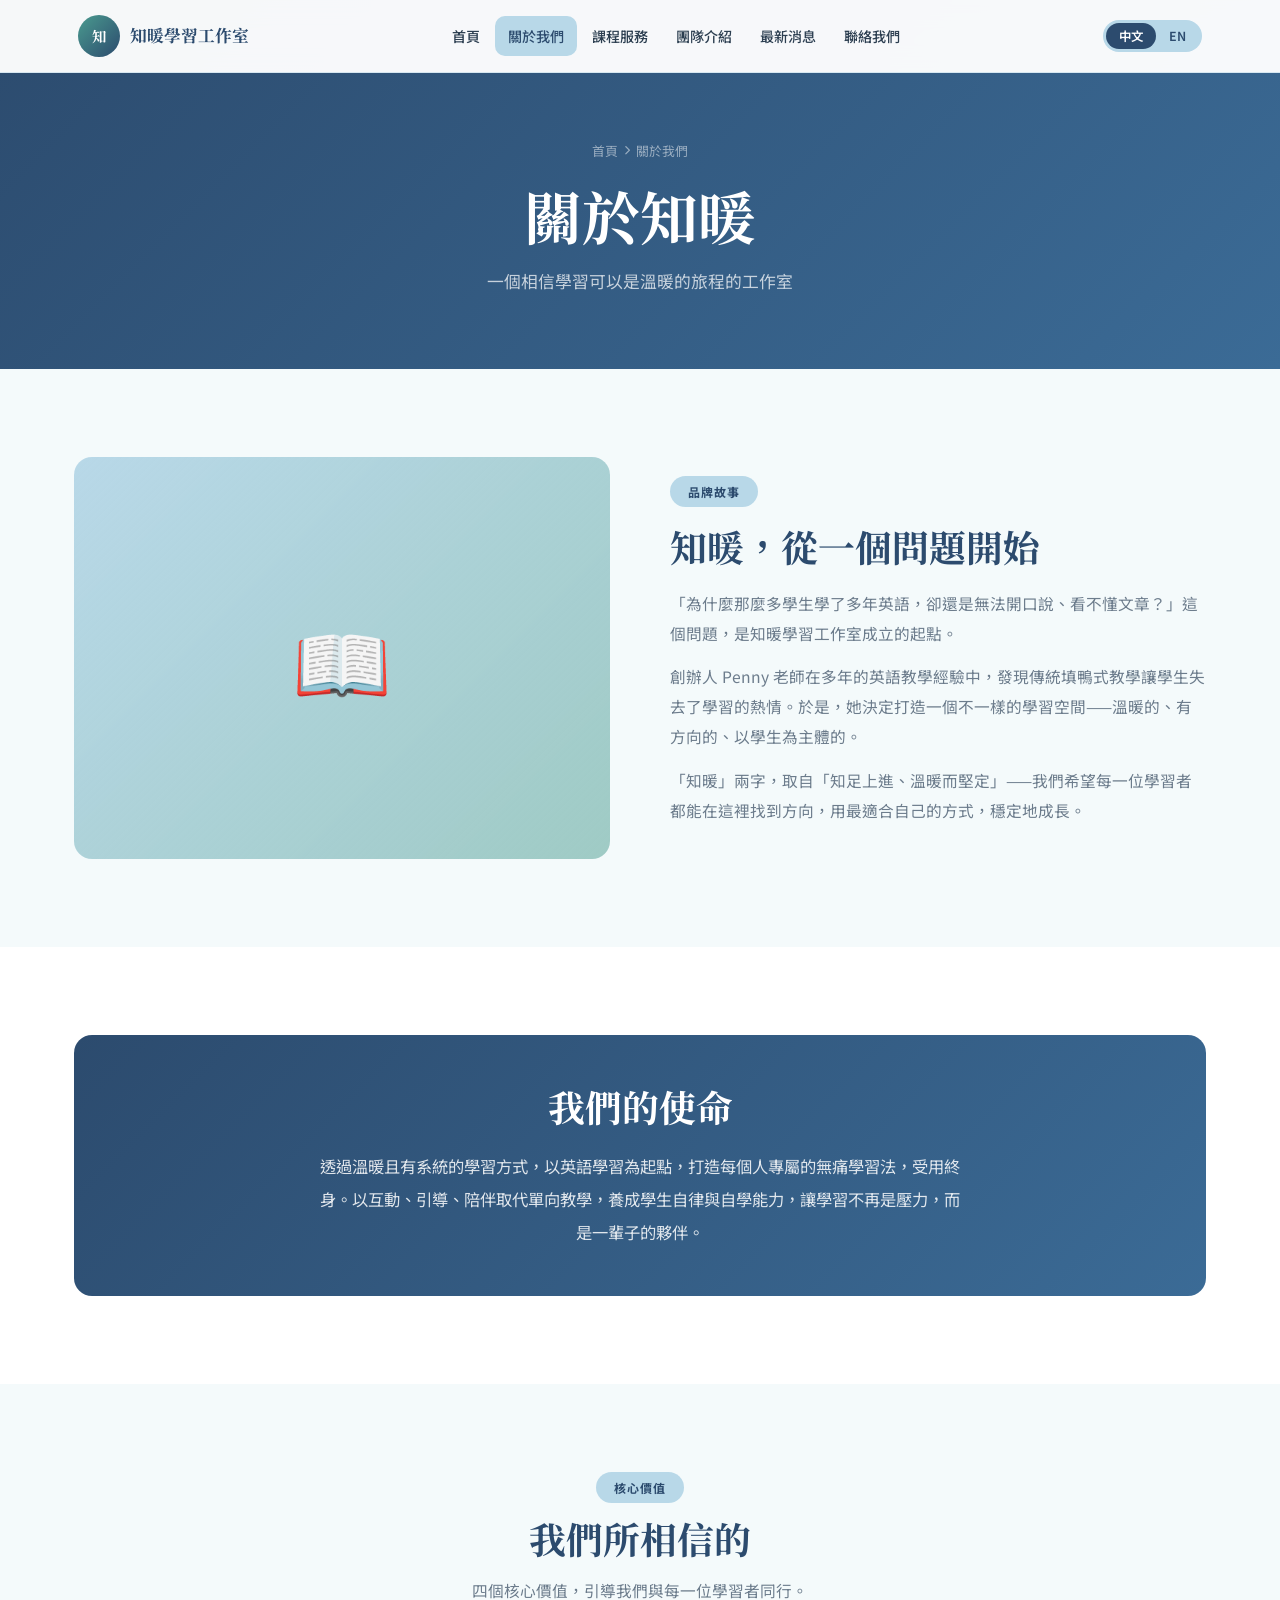
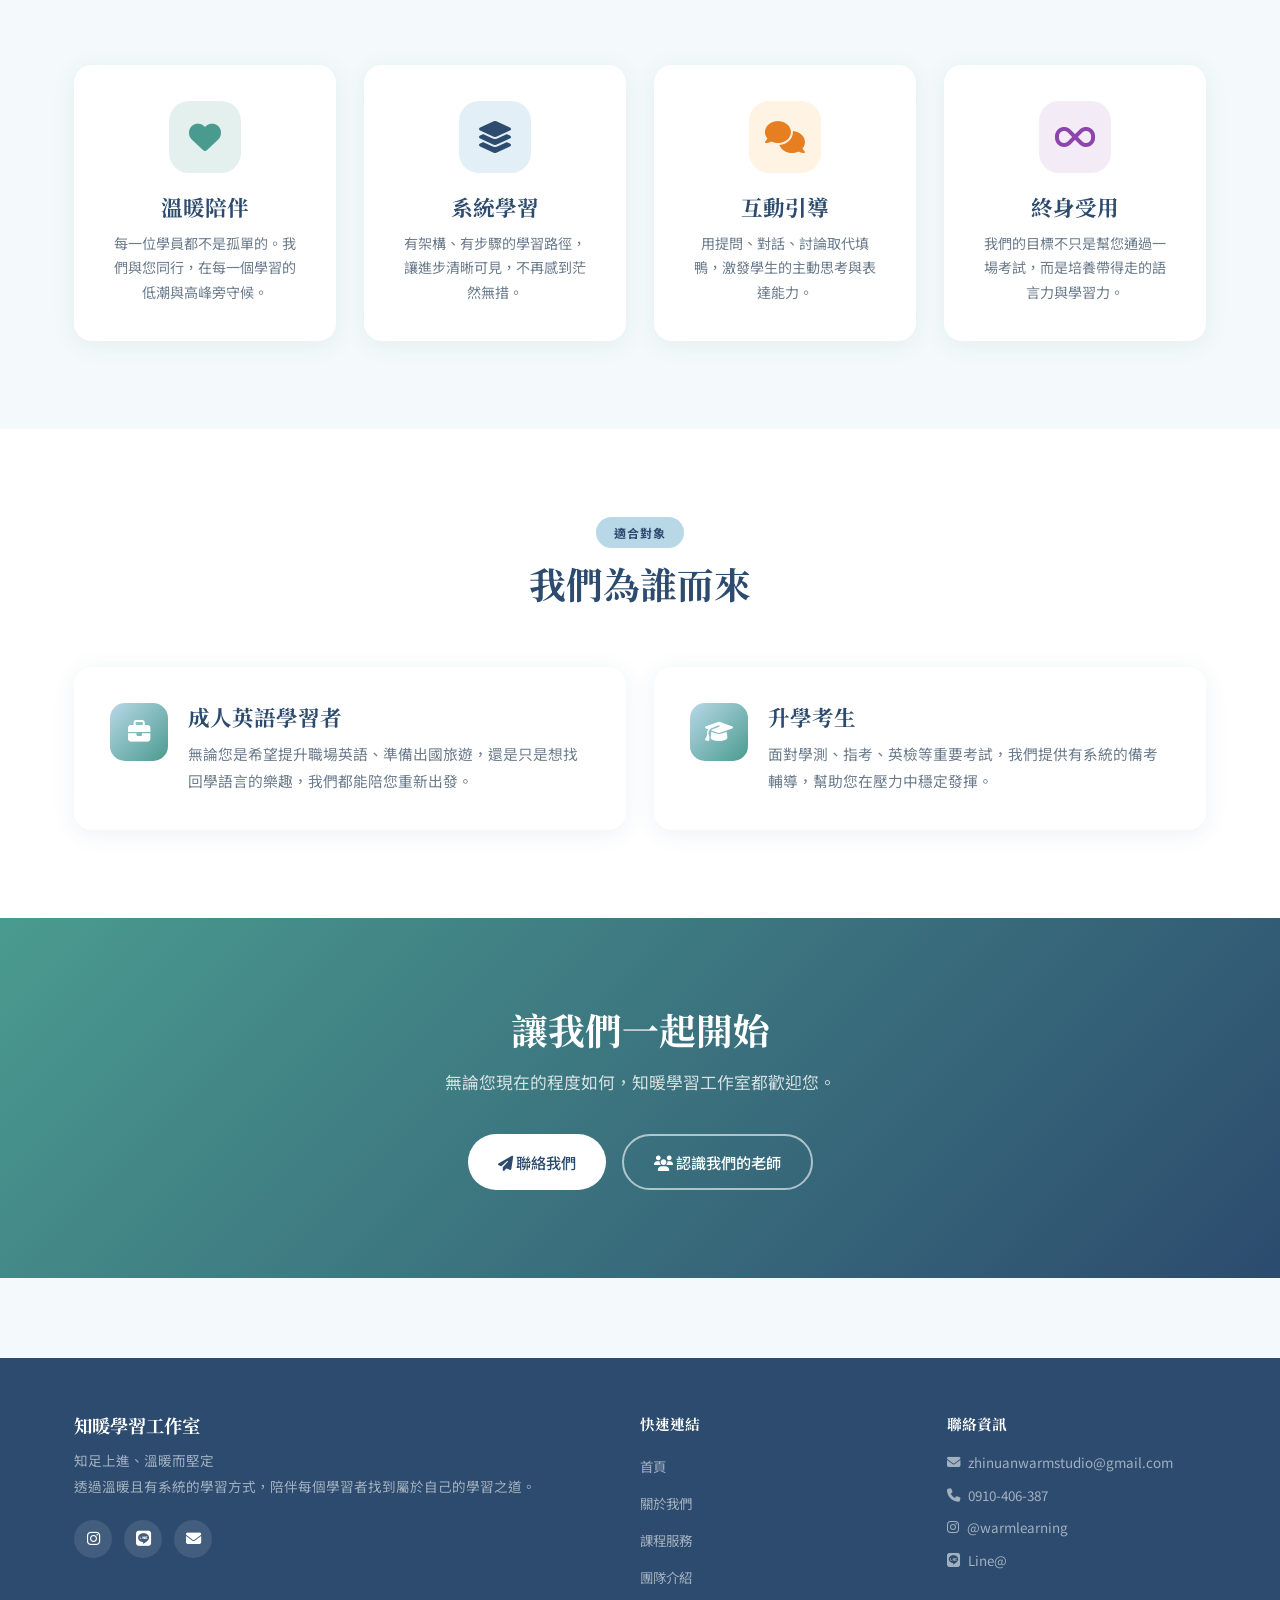
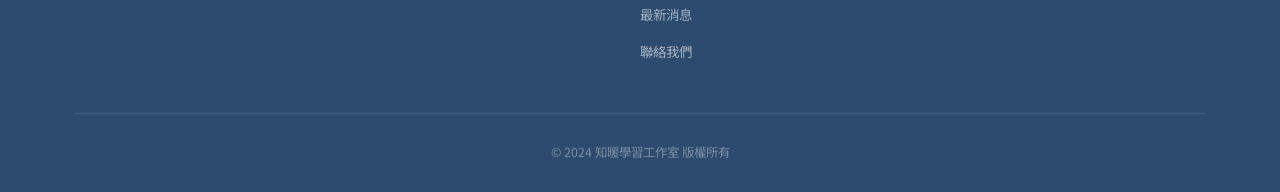
==== about.html @ f86e1da2 "🎉 Initial commit: 知暖學習工作室網站 建立完整 7 頁公司介紹網站，包含： - index.html 首頁（Hero、服務亮點、數字展示、CTA） - about.html 關於我們" ====
<!DOCTYPE html>
<html lang="zh-TW">
<head>
  <meta charset="UTF-8" />
  <meta name="viewport" content="width=device-width, initial-scale=1.0" />
  <title>關於我們 | 知暖學習工作室</title>
  <meta name="description" content="認識知暖學習工作室的品牌故事、使命願景與核心價值。" />
  <link rel="stylesheet" href="assets/style.css" />
  <link rel="stylesheet" href="https://cdnjs.cloudflare.com/ajax/libs/font-awesome/6.5.0/css/all.min.css" />
</head>
<body lang="zh">

<!-- ══ NAVBAR ══ -->
<nav class="navbar" id="navbar">
  <div class="navbar-inner">
    <a href="index.html" class="navbar-logo">
      <img src="logo.jpg" alt="知暖" onerror="this.style.display='none';document.getElementById('logoFallback').style.display='flex'">
      <div class="logo-fallback" id="logoFallback" style="display:none">知</div>
      <span class="zh">知暖學習工作室</span>
      <span class="en">Zhunuan Studio</span>
    </a>
    <ul class="navbar-nav">
      <li><a href="index.html"><span class="zh">首頁</span><span class="en">Home</span></a></li>
      <li><a href="about.html"><span class="zh">關於我們</span><span class="en">About</span></a></li>
      <li><a href="services.html"><span class="zh">課程服務</span><span class="en">Services</span></a></li>
      <li><a href="team.html"><span class="zh">團隊介紹</span><span class="en">Team</span></a></li>
      <li><a href="news.html"><span class="zh">最新消息</span><span class="en">News</span></a></li>
      <li><a href="contact.html"><span class="zh">聯絡我們</span><span class="en">Contact</span></a></li>
    </ul>
    <div class="navbar-right">
      <div class="lang-toggle">
        <button class="lang-btn active" data-lang="zh" onclick="setLang('zh')">中文</button>
        <button class="lang-btn" data-lang="en" onclick="setLang('en')">EN</button>
      </div>
      <button class="hamburger" id="hamburger" onclick="toggleMobileNav()" aria-label="選單">
        <span></span><span></span><span></span>
      </button>
    </div>
  </div>
</nav>
<div class="mobile-nav" id="mobileNav">
  <ul>
    <li><a href="index.html"><span class="zh">首頁</span><span class="en">Home</span></a></li>
    <li><a href="about.html"><span class="zh">關於我們</span><span class="en">About</span></a></li>
    <li><a href="services.html"><span class="zh">課程服務</span><span class="en">Services</span></a></li>
    <li><a href="team.html"><span class="zh">團隊介紹</span><span class="en">Team</span></a></li>
    <li><a href="news.html"><span class="zh">最新消息</span><span class="en">News</span></a></li>
    <li><a href="contact.html"><span class="zh">聯絡我們</span><span class="en">Contact</span></a></li>
  </ul>
  <div class="mobile-lang">
    <button class="lang-btn" data-lang="zh" onclick="setLang('zh')">中文</button>
    <button class="lang-btn" data-lang="en" onclick="setLang('en')">EN</button>
  </div>
</div>

<!-- ══ PAGE HERO ══ -->
<section class="page-hero">
  <div class="container">
    <div class="breadcrumb">
      <a href="index.html"><span class="zh">首頁</span><span class="en">Home</span></a>
      <i class="fas fa-chevron-right" style="font-size:.6rem"></i>
      <span class="zh">關於我們</span><span class="en">About</span>
    </div>
    <h1><span class="zh">關於知暖</span><span class="en">About Zhunuan</span></h1>
    <p>
      <span class="zh">一個相信學習可以是溫暖的旅程的工作室</span>
      <span class="en">A studio that believes learning can be a warm and meaningful journey</span>
    </p>
  </div>
</section>

<!-- ══ BRAND STORY ══ -->
<section class="section">
  <div class="container">
    <div class="story-section">
      <div class="story-img">📖</div>
      <div class="story-text">
        <span class="section-tag">
          <span class="zh">品牌故事</span>
          <span class="en">Our Story</span>
        </span>
        <h2>
          <span class="zh">知暖，從一個問題開始</span>
          <span class="en">Zhunuan Began With a Question</span>
        </h2>
        <p>
          <span class="zh">「為什麼那麼多學生學了多年英語，卻還是無法開口說、看不懂文章？」這個問題，是知暖學習工作室成立的起點。</span>
          <span class="en">"Why do so many students study English for years and still can't speak or understand it?" This question was the seed that grew into Zhunuan.</span>
        </p>
        <p>
          <span class="zh">創辦人 Penny 老師在多年的英語教學經驗中，發現傳統填鴨式教學讓學生失去了學習的熱情。於是，她決定打造一個不一樣的學習空間——溫暖的、有方向的、以學生為主體的。</span>
          <span class="en">Founder Penny, through years of teaching experience, discovered that traditional rote learning kills students' enthusiasm. She set out to create a different kind of learning space — warm, purposeful, and student-centered.</span>
        </p>
        <p>
          <span class="zh">「知暖」兩字，取自「知足上進、溫暖而堅定」——我們希望每一位學習者都能在這裡找到方向，用最適合自己的方式，穩定地成長。</span>
          <span class="en">"Zhunuan" comes from "grounded, warm, and steadfast" — we want every learner to find direction here and grow steadily in their own way.</span>
        </p>
      </div>
    </div>
  </div>
</section>

<!-- ══ MISSION ══ -->
<section class="section" style="background:#fff;padding-top:88px;padding-bottom:88px;">
  <div class="container">
    <div class="mission-card">
      <h2>
        <span class="zh">我們的使命</span>
        <span class="en">Our Mission</span>
      </h2>
      <p>
        <span class="zh">透過溫暖且有系統的學習方式，以英語學習為起點，打造每個人專屬的無痛學習法，受用終身。以互動、引導、陪伴取代單向教學，養成學生自律與自學能力，讓學習不再是壓力，而是一輩子的夥伴。</span>
        <span class="en">Through warm and systematic learning, starting from English, we craft personalized pain-free learning methods that serve learners for life. By replacing one-way instruction with interaction, guidance, and companionship, we cultivate self-discipline and independent learning so that education becomes not a burden, but a lifelong companion.</span>
      </p>
    </div>
  </div>
</section>

<!-- ══ VISION & VALUES ══ -->
<section class="section">
  <div class="container">
    <div class="section-header">
      <span class="section-tag">
        <span class="zh">核心價值</span>
        <span class="en">Core Values</span>
      </span>
      <h2>
        <span class="zh">我們所相信的</span>
        <span class="en">What We Stand For</span>
      </h2>
      <p>
        <span class="zh">四個核心價值，引導我們與每一位學習者同行。</span>
        <span class="en">Four core values guide us alongside every learner we work with.</span>
      </p>
    </div>
    <div class="grid-4">
      <div class="card value-card">
        <div class="value-icon teal"><i class="fas fa-heart"></i></div>
        <h3>
          <span class="zh">溫暖陪伴</span>
          <span class="en">Warm Companionship</span>
        </h3>
        <p>
          <span class="zh">每一位學員都不是孤單的。我們與您同行，在每一個學習的低潮與高峰旁守候。</span>
          <span class="en">No learner is alone. We walk beside you through every high and low in your learning journey.</span>
        </p>
      </div>
      <div class="card value-card">
        <div class="value-icon blue"><i class="fas fa-layer-group"></i></div>
        <h3>
          <span class="zh">系統學習</span>
          <span class="en">Systematic Learning</span>
        </h3>
        <p>
          <span class="zh">有架構、有步驟的學習路徑，讓進步清晰可見，不再感到茫然無措。</span>
          <span class="en">Structured, step-by-step learning paths make progress visible and remove the feeling of being lost.</span>
        </p>
      </div>
      <div class="card value-card">
        <div class="value-icon warm"><i class="fas fa-comments"></i></div>
        <h3>
          <span class="zh">互動引導</span>
          <span class="en">Interactive Guidance</span>
        </h3>
        <p>
          <span class="zh">用提問、對話、討論取代填鴨，激發學生的主動思考與表達能力。</span>
          <span class="en">Replace rote memorization with questions, dialogue, and discussion to spark active thinking.</span>
        </p>
      </div>
      <div class="card value-card">
        <div class="value-icon purple"><i class="fas fa-infinity"></i></div>
        <h3>
          <span class="zh">終身受用</span>
          <span class="en">Skills for Life</span>
        </h3>
        <p>
          <span class="zh">我們的目標不只是幫您通過一場考試，而是培養帶得走的語言力與學習力。</span>
          <span class="en">Our goal is not just passing an exam, but building language and learning skills that last forever.</span>
        </p>
      </div>
    </div>
  </div>
</section>

<!-- ══ TARGET AUDIENCE ══ -->
<section class="section" style="background:#fff;padding-top:88px;padding-bottom:88px;">
  <div class="container">
    <div class="section-header">
      <span class="section-tag">
        <span class="zh">適合對象</span>
        <span class="en">Who We Serve</span>
      </span>
      <h2>
        <span class="zh">我們為誰而來</span>
        <span class="en">We're Here For You If...</span>
      </h2>
    </div>
    <div class="grid-2">
      <div class="card" style="display:flex;gap:20px;align-items:flex-start;">
        <div class="service-icon" style="flex-shrink:0"><i class="fas fa-briefcase"></i></div>
        <div>
          <h3 style="color:var(--dark-blue);margin-bottom:10px;">
            <span class="zh">成人英語學習者</span>
            <span class="en">Adult English Learners</span>
          </h3>
          <p style="color:var(--text-light);font-size:.92rem;line-height:1.8;">
            <span class="zh">無論您是希望提升職場英語、準備出國旅遊，還是只是想找回學語言的樂趣，我們都能陪您重新出發。</span>
            <span class="en">Whether you want to improve workplace English, prepare for travel, or rediscover the joy of language learning — we're here to restart with you.</span>
          </p>
        </div>
      </div>
      <div class="card" style="display:flex;gap:20px;align-items:flex-start;">
        <div class="service-icon" style="flex-shrink:0"><i class="fas fa-graduation-cap"></i></div>
        <div>
          <h3 style="color:var(--dark-blue);margin-bottom:10px;">
            <span class="zh">升學考生</span>
            <span class="en">Exam-Bound Students</span>
          </h3>
          <p style="color:var(--text-light);font-size:.92rem;line-height:1.8;">
            <span class="zh">面對學測、指考、英檢等重要考試，我們提供有系統的備考輔導，幫助您在壓力中穩定發揮。</span>
            <span class="en">Facing GSAT, AST, GEPT or other major exams? We provide systematic prep coaching to help you perform with confidence under pressure.</span>
          </p>
        </div>
      </div>
    </div>
  </div>
</section>

<!-- ══ CTA ══ -->
<section class="cta-section">
  <div class="container">
    <h2>
      <span class="zh">讓我們一起開始</span>
      <span class="en">Let's Start Together</span>
    </h2>
    <p>
      <span class="zh">無論您現在的程度如何，知暖學習工作室都歡迎您。</span>
      <span class="en">No matter where you are right now, Zhunuan welcomes you.</span>
    </p>
    <div class="cta-btns">
      <a href="contact.html" class="btn btn-white">
        <span class="zh"><i class="fas fa-paper-plane"></i> 聯絡我們</span>
        <span class="en"><i class="fas fa-paper-plane"></i> Contact Us</span>
      </a>
      <a href="team.html" class="btn btn-outline-white">
        <span class="zh"><i class="fas fa-users"></i> 認識我們的老師</span>
        <span class="en"><i class="fas fa-users"></i> Meet Our Team</span>
      </a>
    </div>
  </div>
</section>

<!-- ══ FOOTER ══ -->
<footer class="footer">
  <div class="container">
    <div class="footer-grid">
      <div class="footer-brand">
        <h3><span class="zh">知暖學習工作室</span><span class="en">Zhunuan Warm Learning Studio</span></h3>
        <p>
          <span class="zh">知足上進、溫暖而堅定<br>透過溫暖且有系統的學習方式，陪伴每個學習者找到屬於自己的學習之道。</span>
          <span class="en">Grounded, warm, and steadfast.<br>Guiding every learner to discover their own path through warm, systematic education.</span>
        </p>
        <div class="footer-social">
          <a href="https://www.instagram.com/warmlearning" target="_blank" rel="noopener" title="Instagram"><i class="fab fa-instagram"></i></a>
          <a href="https://lin.ee/rljOLpX" target="_blank" rel="noopener" title="Line@"><i class="fab fa-line"></i></a>
          <a href="mailto:zhinuanwarmstudio@gmail.com" title="Email"><i class="fas fa-envelope"></i></a>
        </div>
      </div>
      <div class="footer-col">
        <h4><span class="zh">快速連結</span><span class="en">Quick Links</span></h4>
        <ul>
          <li><a href="index.html"><span class="zh">首頁</span><span class="en">Home</span></a></li>
          <li><a href="about.html"><span class="zh">關於我們</span><span class="en">About</span></a></li>
          <li><a href="services.html"><span class="zh">課程服務</span><span class="en">Services</span></a></li>
          <li><a href="team.html"><span class="zh">團隊介紹</span><span class="en">Team</span></a></li>
          <li><a href="news.html"><span class="zh">最新消息</span><span class="en">News</span></a></li>
          <li><a href="contact.html"><span class="zh">聯絡我們</span><span class="en">Contact</span></a></li>
        </ul>
      </div>
      <div class="footer-col">
        <h4><span class="zh">聯絡資訊</span><span class="en">Contact</span></h4>
        <div class="footer-contact-info">
          <p><i class="fas fa-envelope"></i> <a href="mailto:zhinuanwarmstudio@gmail.com">zhinuanwarmstudio@gmail.com</a></p>
          <p><i class="fas fa-phone"></i> <a href="tel:0910406387">0910-406-387</a></p>
          <p><i class="fab fa-instagram"></i> <a href="https://www.instagram.com/warmlearning" target="_blank" rel="noopener">@warmlearning</a></p>
          <p><i class="fab fa-line"></i> <a href="https://lin.ee/rljOLpX" target="_blank" rel="noopener">Line@</a></p>
        </div>
      </div>
    </div>
    <div class="footer-bottom">
      <p class="zh">© 2024 知暖學習工作室 版權所有</p>
      <p class="en">© 2024 Zhunuan Warm Learning Studio. All rights reserved.</p>
    </div>
  </div>
</footer>

<script src="assets/main.js"></script>
</body>
</html>
---- assets/style.css ----
/* ============================================================
   知暖學習工作室 — 共用樣式
   Zhunuan Warm Learning Studio — Shared Styles
   ============================================================ */

@import url('https://fonts.googleapis.com/css2?family=Noto+Serif+TC:wght@400;700;900&family=Noto+Sans+TC:wght@300;400;500;700&display=swap');

/* ── CSS Variables ── */
:root {
  --light-blue: #B8D8E8;
  --teal:       #4A9B8F;
  --dark-blue:  #2C4B6E;
  --white:      #FFFFFF;
  --bg:         #F4FAFB;
  --text:       #2C3E50;
  --text-light: #6C7C8C;
  --border:     rgba(184,216,232,0.5);
  --shadow:     0 4px 24px rgba(44,75,110,0.08);
  --shadow-md:  0 8px 36px rgba(44,75,110,0.15);
  --radius:     18px;
  --radius-sm:  10px;
  --transition: all 0.3s cubic-bezier(0.4,0,0.2,1);
}

/* ── Reset ── */
*, *::before, *::after { box-sizing: border-box; margin: 0; padding: 0; }
html { scroll-behavior: smooth; }
body {
  font-family: 'Noto Sans TC', sans-serif;
  background: var(--bg);
  color: var(--text);
  line-height: 1.75;
  overflow-x: hidden;
  animation: pageIn 0.55s ease both;
}
@keyframes pageIn {
  from { opacity: 0; transform: translateY(14px); }
  to   { opacity: 1; transform: translateY(0); }
}

img { max-width: 100%; height: auto; display: block; }
a   { color: inherit; text-decoration: none; }
ul  { list-style: none; }
button { cursor: pointer; font-family: inherit; }

/* ── Typography ── */
h1,h2,h3,h4,h5 { font-family: 'Noto Serif TC', serif; line-height: 1.3; }
h1 { font-size: clamp(2rem, 5vw, 3.6rem); }
h2 { font-size: clamp(1.5rem, 3vw, 2.3rem); }
h3 { font-size: clamp(1.05rem, 2vw, 1.35rem); }

/* ── Layout ── */
.container { max-width: 1180px; margin: 0 auto; padding: 0 24px; }
.section    { padding: 88px 0; }
.grid-2 { display: grid; grid-template-columns: repeat(2,1fr); gap: 28px; }
.grid-3 { display: grid; grid-template-columns: repeat(3,1fr); gap: 28px; }
.grid-4 { display: grid; grid-template-columns: repeat(4,1fr); gap-gap: 28px; gap: 28px; }

/* ── Section Header ── */
.section-header { text-align: center; margin-bottom: 60px; }
.section-tag {
  display: inline-block;
  background: var(--light-blue);
  color: var(--dark-blue);
  font-size: .75rem;
  font-weight: 700;
  letter-spacing: .08em;
  padding: 5px 18px;
  border-radius: 20px;
  margin-bottom: 12px;
}
.section-header h2 { color: var(--dark-blue); margin-bottom: 14px; }
.section-header p  { color: var(--text-light); max-width: 540px; margin: 0 auto; font-size: .98rem; }

/* ── Card ── */
.card {
  background: var(--white);
  border-radius: var(--radius);
  padding: 36px;
  box-shadow: var(--shadow);
  transition: var(--transition);
}
.card:hover { transform: translateY(-5px); box-shadow: var(--shadow-md); }

/* ── Buttons ── */
.btn {
  display: inline-flex; align-items: center; gap: 8px;
  padding: 13px 30px;
  border-radius: 30px;
  font-size: .95rem; font-weight: 500;
  border: none; transition: var(--transition);
  white-space: nowrap;
}
.btn-primary {
  background: var(--teal); color: #fff;
}
.btn-primary:hover {
  background: var(--dark-blue);
  transform: translateY(-2px);
  box-shadow: 0 6px 22px rgba(74,155,143,.4);
}
.btn-outline {
  background: transparent; color: var(--dark-blue);
  border: 2px solid var(--dark-blue);
}
.btn-outline:hover { background: var(--dark-blue); color: #fff; transform: translateY(-2px); }
.btn-white { background: #fff; color: var(--dark-blue); }
.btn-white:hover { background: var(--light-blue); transform: translateY(-2px); }
.btn-outline-white {
  background: transparent; color: #fff;
  border: 2px solid rgba(255,255,255,.6);
}
.btn-outline-white:hover { background: rgba(255,255,255,.15); }

/* ============================================================
   NAVBAR
   ============================================================ */
.navbar {
  position: fixed; top: 0; left: 0; right: 0; z-index: 1000;
  background: rgba(255,255,255,.96);
  backdrop-filter: blur(12px);
  border-bottom: 1px solid var(--border);
  transition: var(--transition);
}
.navbar.scrolled { box-shadow: var(--shadow); }

.navbar-inner {
  display: flex; align-items: center; justify-content: space-between;
  height: 72px; padding: 0 28px;
  max-width: 1180px; margin: 0 auto;
}

.navbar-logo {
  display: flex; align-items: center; gap: 10px;
  font-family: 'Noto Serif TC', serif;
  font-size: 1.05rem; font-weight: 700;
  color: var(--dark-blue);
}
.navbar-logo img {
  width: 42px; height: 42px;
  border-radius: 50%; object-fit: cover;
}
.logo-fallback {
  width: 42px; height: 42px; border-radius: 50%;
  background: linear-gradient(135deg, var(--teal), var(--dark-blue));
  display: flex; align-items: center; justify-content: center;
  color: #fff; font-size: .9rem; font-weight: 700; flex-shrink: 0;
}

.navbar-nav {
  display: flex; align-items: center; gap: 2px;
}
.navbar-nav li a {
  display: block; padding: 8px 13px;
  border-radius: var(--radius-sm);
  font-size: .88rem; font-weight: 500;
  color: var(--text); transition: var(--transition);
}
.navbar-nav li a:hover,
.navbar-nav li a.active {
  background: var(--light-blue); color: var(--dark-blue);
}

.navbar-right { display: flex; align-items: center; gap: 10px; }

.lang-toggle {
  display: flex; background: var(--light-blue);
  border-radius: 20px; padding: 3px;
}
.lang-btn {
  border: none; background: transparent;
  padding: 4px 13px; border-radius: 16px;
  font-size: .78rem; font-weight: 600;
  color: var(--dark-blue); transition: var(--transition);
}
.lang-btn.active { background: var(--dark-blue); color: #fff; }

.hamburger {
  display: none; flex-direction: column; gap: 5px;
  background: none; border: none; padding: 4px;
}
.hamburger span {
  display: block; width: 24px; height: 2px;
  background: var(--dark-blue); border-radius: 2px;
  transition: var(--transition);
}
.hamburger.open span:nth-child(1) { transform: rotate(45deg) translate(5px,5px); }
.hamburger.open span:nth-child(2) { opacity: 0; }
.hamburger.open span:nth-child(3) { transform: rotate(-45deg) translate(5px,-5px); }

/* Mobile nav */
.mobile-nav {
  display: none; position: fixed;
  top: 72px; left: 0; right: 0; z-index: 999;
  background: #fff;
  padding: 16px 24px 28px;
  border-bottom: 2px solid var(--light-blue);
  box-shadow: var(--shadow-md);
}
.mobile-nav.open { display: block; }
.mobile-nav ul   { display: flex; flex-direction: column; gap: 2px; }
.mobile-nav li a {
  display: block; padding: 11px 14px;
  border-radius: var(--radius-sm);
  font-weight: 500; color: var(--text);
  transition: var(--transition);
}
.mobile-nav li a:hover { background: var(--light-blue); color: var(--dark-blue); }
.mobile-lang {
  display: flex; gap: 10px;
  margin-top: 18px; padding-top: 18px;
  border-top: 1px solid var(--border);
}
.mobile-lang .lang-btn {
  flex: 1; text-align: center;
  background: var(--light-blue); border-radius: 20px;
  padding: 8px; font-size: .85rem;
}
.mobile-lang .lang-btn.active { background: var(--dark-blue); color: #fff; }

/* ============================================================
   FOOTER
   ============================================================ */
.footer {
  background: var(--dark-blue); color: rgba(255,255,255,.8);
  padding: 56px 0 28px; margin-top: 80px;
}
.footer-grid {
  display: grid; grid-template-columns: 2fr 1fr 1fr;
  gap: 48px; padding-bottom: 40px;
  border-bottom: 1px solid rgba(255,255,255,.1);
}
.footer-brand h3 {
  color: #fff; font-size: 1.15rem; margin-bottom: 10px;
}
.footer-brand p { font-size: .85rem; line-height: 1.9; opacity: .7; margin-bottom: 20px; }
.footer-social { display: flex; gap: 12px; }
.footer-social a {
  display: flex; align-items: center; justify-content: center;
  width: 38px; height: 38px; border-radius: 50%;
  background: rgba(255,255,255,.1); color: #fff;
  font-size: .95rem; transition: var(--transition);
}
.footer-social a:hover { background: var(--teal); transform: translateY(-2px); }

.footer-col h4 {
  color: #fff; font-size: .92rem; margin-bottom: 18px;
  font-family: 'Noto Serif TC', serif;
}
.footer-col ul li { margin-bottom: 9px; }
.footer-col ul li a { font-size: .84rem; opacity: .7; transition: var(--transition); }
.footer-col ul li a:hover { opacity: 1; color: var(--light-blue); }

.footer-contact-info p {
  font-size: .84rem; opacity: .7;
  display: flex; align-items: center; gap: 8px; margin-bottom: 9px;
}
.footer-contact-info a { transition: var(--transition); }
.footer-contact-info a:hover { color: var(--light-blue); opacity: 1; }

.footer-bottom {
  text-align: center; padding-top: 28px;
  font-size: .78rem; opacity: .45;
}

/* ============================================================
   PAGE HERO (inner pages)
   ============================================================ */
.page-hero {
  background: linear-gradient(135deg, var(--dark-blue) 0%, #3b6b96 100%);
  padding: 140px 0 72px; text-align: center; color: #fff;
}
.page-hero h1 { color: #fff; margin-bottom: 14px; }
.page-hero p  { color: rgba(255,255,255,.72); font-size: 1.05rem; max-width: 520px; margin: 0 auto; }
.page-hero .breadcrumb {
  font-size: .8rem; opacity: .5; margin-bottom: 16px;
  display: flex; align-items: center; justify-content: center; gap: 6px;
}

/* ============================================================
   HOME — HERO
   ============================================================ */
.hero {
  min-height: 100vh;
  display: flex; align-items: center;
  padding-top: 72px;
  background: linear-gradient(135deg, #EBF5FA 0%, #EEF7F4 50%, #E8EFF5 100%);
  position: relative; overflow: hidden;
}
.hero::before {
  content: '';
  position: absolute; top: -40%; right: -15%;
  width: 60%; height: 200%;
  background: radial-gradient(circle, rgba(184,216,232,.35) 0%, transparent 60%);
  pointer-events: none;
}
.hero::after {
  content: '';
  position: absolute; bottom: -20%; left: -8%;
  width: 45%; height: 90%;
  background: radial-gradient(circle, rgba(74,155,143,.12) 0%, transparent 60%);
  pointer-events: none;
}
.hero-inner {
  position: relative; z-index: 1;
  display: flex; align-items: center; gap: 60px;
}
.hero-content { max-width: 620px; }
.hero-badge {
  display: inline-flex; align-items: center; gap: 7px;
  background: var(--light-blue); color: var(--dark-blue);
  font-size: .8rem; font-weight: 700; padding: 6px 18px;
  border-radius: 20px; margin-bottom: 22px; letter-spacing: .04em;
}
.hero-content h1 { color: var(--dark-blue); margin-bottom: 14px; font-weight: 900; }
.hero-tagline {
  font-size: clamp(1.1rem,2.2vw,1.45rem);
  color: var(--teal);
  font-family: 'Noto Serif TC', serif;
  font-weight: 700; margin-bottom: 18px;
}
.hero-content p {
  color: var(--text-light); font-size: 1.02rem;
  margin-bottom: 36px; max-width: 500px;
}
.hero-btns { display: flex; gap: 16px; flex-wrap: wrap; }

.hero-visual {
  flex-shrink: 0;
  width: 340px; height: 340px;
  border-radius: 40px;
  background: linear-gradient(135deg, var(--light-blue), rgba(74,155,143,.4));
  display: flex; align-items: center; justify-content: center;
  font-size: 7rem; position: relative;
}
.hero-visual::before {
  content: '';
  position: absolute; inset: -8px;
  border-radius: 48px;
  border: 2px dashed rgba(74,155,143,.3);
}

/* ── Stats Bar ── */
.stats-bar {
  background: var(--dark-blue); padding: 52px 0;
}
.stats-grid {
  display: grid; grid-template-columns: repeat(3,1fr);
  gap: 24px; text-align: center;
}
.stat-num {
  font-family: 'Noto Serif TC', serif;
  font-size: clamp(2rem,4vw,3.2rem);
  font-weight: 900; color: var(--light-blue);
  line-height: 1;
}
.stat-label { color: rgba(255,255,255,.65); font-size: .88rem; margin-top: 6px; }

/* ── Services Grid (home) ── */
.service-icon {
  width: 58px; height: 58px; border-radius: 15px;
  background: linear-gradient(135deg, var(--light-blue), var(--teal));
  display: flex; align-items: center; justify-content: center;
  color: #fff; font-size: 1.4rem;
  margin-bottom: 22px; flex-shrink: 0;
}
.service-card h3 { color: var(--dark-blue); margin-bottom: 10px; }
.service-card p  { color: var(--text-light); font-size: .9rem; line-height: 1.75; }
.service-tag {
  display: inline-block;
  margin-top: 14px;
  background: rgba(74,155,143,.1);
  color: var(--teal); font-size: .75rem; font-weight: 700;
  padding: 3px 12px; border-radius: 12px;
}

/* ── Brand Section (about preview) ── */
.brand-highlight {
  background: linear-gradient(135deg, var(--teal) 0%, var(--dark-blue) 100%);
  border-radius: var(--radius); padding: 48px;
  color: #fff;
}
.brand-highlight h2 { color: #fff; margin-bottom: 16px; }
.brand-highlight p  { color: rgba(255,255,255,.82); line-height: 1.9; }

/* ── CTA Section ── */
.cta-section {
  background: linear-gradient(135deg, var(--teal) 0%, var(--dark-blue) 100%);
  padding: 88px 0; text-align: center;
}
.cta-section h2 { color: #fff; margin-bottom: 14px; }
.cta-section p  { color: rgba(255,255,255,.78); font-size: 1.05rem; margin-bottom: 36px; }
.cta-btns { display: flex; gap: 16px; justify-content: center; flex-wrap: wrap; }

/* ============================================================
   ABOUT
   ============================================================ */
.story-section { display: grid; grid-template-columns: 1fr 1fr; gap: 60px; align-items: center; }
.story-img {
  border-radius: var(--radius);
  background: linear-gradient(135deg, var(--light-blue), rgba(74,155,143,.5));
  aspect-ratio: 4/3;
  display: flex; align-items: center; justify-content: center;
  font-size: 5rem;
}
.story-text .section-tag { margin-bottom: 16px; }
.story-text h2 { color: var(--dark-blue); margin-bottom: 18px; }
.story-text p  { color: var(--text-light); font-size: .98rem; line-height: 1.9; margin-bottom: 14px; }

.value-card { text-align: center; }
.value-icon {
  width: 72px; height: 72px; border-radius: 20px;
  margin: 0 auto 20px;
  display: flex; align-items: center; justify-content: center;
  font-size: 2rem;
}
.value-icon.blue   { background: rgba(184,216,232,.4); color: var(--dark-blue); }
.value-icon.teal   { background: rgba(74,155,143,.15); color: var(--teal); }
.value-icon.warm   { background: rgba(255,183,77,.15); color: #e67e22; }
.value-icon.purple { background: rgba(142,68,173,.1); color: #8e44ad; }
.value-card h3 { color: var(--dark-blue); margin-bottom: 10px; }
.value-card p  { color: var(--text-light); font-size: .88rem; }

.mission-card {
  background: linear-gradient(135deg, var(--dark-blue) 0%, #3b6b96 100%);
  border-radius: var(--radius); padding: 48px;
  color: rgba(255,255,255,.85); text-align: center;
}
.mission-card h2 { color: #fff; margin-bottom: 20px; }
.mission-card p  { max-width: 640px; margin: 0 auto; line-height: 2; font-size: 1.02rem; }

/* ============================================================
   SERVICES
   ============================================================ */
.service-detail-card { overflow: hidden; }
.service-detail-card .card-top {
  display: flex; align-items: center; gap: 16px; margin-bottom: 20px;
}
.service-detail-card h3 { color: var(--dark-blue); }
.service-detail-card p  { color: var(--text-light); font-size: .92rem; line-height: 1.8; margin-bottom: 14px; }
.target-badge {
  display: inline-flex; align-items: center; gap: 6px;
  background: var(--light-blue); color: var(--dark-blue);
  font-size: .78rem; font-weight: 700;
  padding: 5px 14px; border-radius: 14px;
}
.coming-soon-badge {
  display: inline-flex; align-items: center; gap: 6px;
  background: rgba(255,183,77,.15); color: #e67e22;
  font-size: .78rem; font-weight: 700;
  padding: 5px 14px; border-radius: 14px; margin-left: 8px;
}

/* ============================================================
   TEAM
   ============================================================ */
.team-card { text-align: center; }
.avatar {
  width: 120px; height: 120px; border-radius: 50%;
  margin: 0 auto 22px;
  background: linear-gradient(135deg, var(--light-blue), var(--teal));
  display: flex; align-items: center; justify-content: center;
  font-size: 2.8rem; color: #fff; overflow: hidden;
  border: 4px solid #fff; box-shadow: var(--shadow);
}
.avatar img { width: 100%; height: 100%; object-fit: cover; }
.team-card h3   { color: var(--dark-blue); margin-bottom: 4px; }
.team-card .role { color: var(--teal); font-size: .88rem; font-weight: 700; margin-bottom: 14px; }
.team-card p    { color: var(--text-light); font-size: .88rem; line-height: 1.8; }

/* ============================================================
   NEWS
   ============================================================ */
.news-item {
  background: #fff; border-radius: var(--radius); padding: 28px;
  box-shadow: var(--shadow); transition: var(--transition);
  display: flex; gap: 22px; align-items: flex-start;
}
.news-item:hover { transform: translateY(-4px); box-shadow: var(--shadow-md); }
.news-date-box {
  flex-shrink: 0; text-align: center;
  background: var(--light-blue); border-radius: var(--radius-sm);
  padding: 10px 16px; min-width: 64px;
}
.news-date-box .day {
  font-size: 1.5rem; font-weight: 900;
  color: var(--dark-blue); line-height: 1;
  font-family: 'Noto Serif TC', serif;
}
.news-date-box .month { font-size: .72rem; color: var(--teal); font-weight: 700; margin-top: 3px; }
.news-content { flex: 1; }
.news-content .tag {
  display: inline-block;
  background: rgba(74,155,143,.1); color: var(--teal);
  font-size: .72rem; font-weight: 700;
  padding: 3px 10px; border-radius: 10px; margin-bottom: 9px;
}
.news-content h3 { color: var(--dark-blue); margin-bottom: 7px; font-size: 1rem; }
.news-content p  { color: var(--text-light); font-size: .88rem; line-height: 1.75; }

/* ============================================================
   CONTACT
   ============================================================ */
.contact-grid {
  display: grid; grid-template-columns: 1fr 1.4fr; gap: 40px; align-items: start;
}
.contact-info-item {
  display: flex; align-items: flex-start; gap: 16px;
  padding: 22px; background: #fff;
  border-radius: var(--radius); box-shadow: var(--shadow);
  transition: var(--transition); margin-bottom: 16px;
}
.contact-info-item:hover { transform: translateX(5px); }
.contact-icon {
  width: 50px; height: 50px; border-radius: 13px; flex-shrink: 0;
  background: linear-gradient(135deg, var(--light-blue), var(--teal));
  display: flex; align-items: center; justify-content: center;
  color: #fff; font-size: 1.15rem;
}
.contact-info-item h4 { color: var(--dark-blue); font-size: .88rem; margin-bottom: 3px; }
.contact-info-item a,
.contact-info-item span { color: var(--text-light); font-size: .88rem; transition: var(--transition); }
.contact-info-item a:hover { color: var(--teal); }

.contact-form {
  background: #fff; border-radius: var(--radius);
  padding: 40px; box-shadow: var(--shadow);
}
.contact-form h3 { color: var(--dark-blue); margin-bottom: 28px; }
.form-group { margin-bottom: 22px; }
.form-group label { display: block; font-size: .85rem; font-weight: 700; color: var(--dark-blue); margin-bottom: 7px; }
.form-group input,
.form-group select,
.form-group textarea {
  width: 100%; padding: 12px 16px;
  border: 1.5px solid var(--light-blue); border-radius: var(--radius-sm);
  font-size: .9rem; font-family: 'Noto Sans TC', sans-serif;
  color: var(--text); background: #fff;
  transition: var(--transition); outline: none;
}
.form-group input:focus,
.form-group select:focus,
.form-group textarea:focus {
  border-color: var(--teal);
  box-shadow: 0 0 0 3px rgba(74,155,143,.13);
}
.form-group textarea { resize: vertical; min-height: 120px; }
.form-note { font-size: .78rem; color: var(--text-light); margin-top: 16px; text-align: center; }

/* ============================================================
   UTILITY
   ============================================================ */
.text-center { text-align: center; }
.text-teal    { color: var(--teal); }
.text-dark    { color: var(--dark-blue); }
.mt-8  { margin-top:  8px; } .mt-16 { margin-top: 16px; }
.mt-24 { margin-top: 24px; } .mt-32 { margin-top: 32px; }
.mb-8  { margin-bottom:  8px; } .mb-16 { margin-bottom: 16px; }
.gap-16 { gap: 16px; } .flex  { display: flex; }
.items-center { align-items: center; }

/* ── Language switching ── */
body[lang="en"] .zh { display: none !important; }
body[lang="zh"] .en { display: none !important; }

/* ============================================================
   RESPONSIVE
   ============================================================ */
@media (max-width: 1024px) {
  .grid-3 { grid-template-columns: repeat(2,1fr); }
  .grid-4 { grid-template-columns: repeat(2,1fr); }
  .footer-grid { grid-template-columns: 1fr 1fr; }
  .footer-brand { grid-column: 1 / -1; }
  .story-section { grid-template-columns: 1fr; }
  .story-img { max-width: 480px; margin: 0 auto; }
  .contact-grid { grid-template-columns: 1fr; }
  .hero-visual { display: none; }
}
@media (max-width: 768px) {
  .navbar-nav   { display: none; }
  .hamburger    { display: flex; }
  .navbar-right .lang-toggle { display: none; }
  .grid-2 { grid-template-columns: 1fr; }
  .grid-3 { grid-template-columns: 1fr; }
  .grid-4 { grid-template-columns: 1fr; }
  .stats-grid { grid-template-columns: 1fr; gap: 18px; }
  .footer-grid { grid-template-columns: 1fr; gap: 28px; }
  .section { padding: 60px 0; }
  .hero { padding-top: 90px; min-height: auto; padding-bottom: 60px; }
  .page-hero { padding: 110px 0 56px; }
  .contact-grid { grid-template-columns: 1fr; }
  .news-item { flex-direction: column; }
  .contact-form { padding: 28px 20px; }
  .brand-highlight { padding: 32px 24px; }
  .mission-card { padding: 36px 24px; }
  .cta-section { padding: 64px 0; }
}
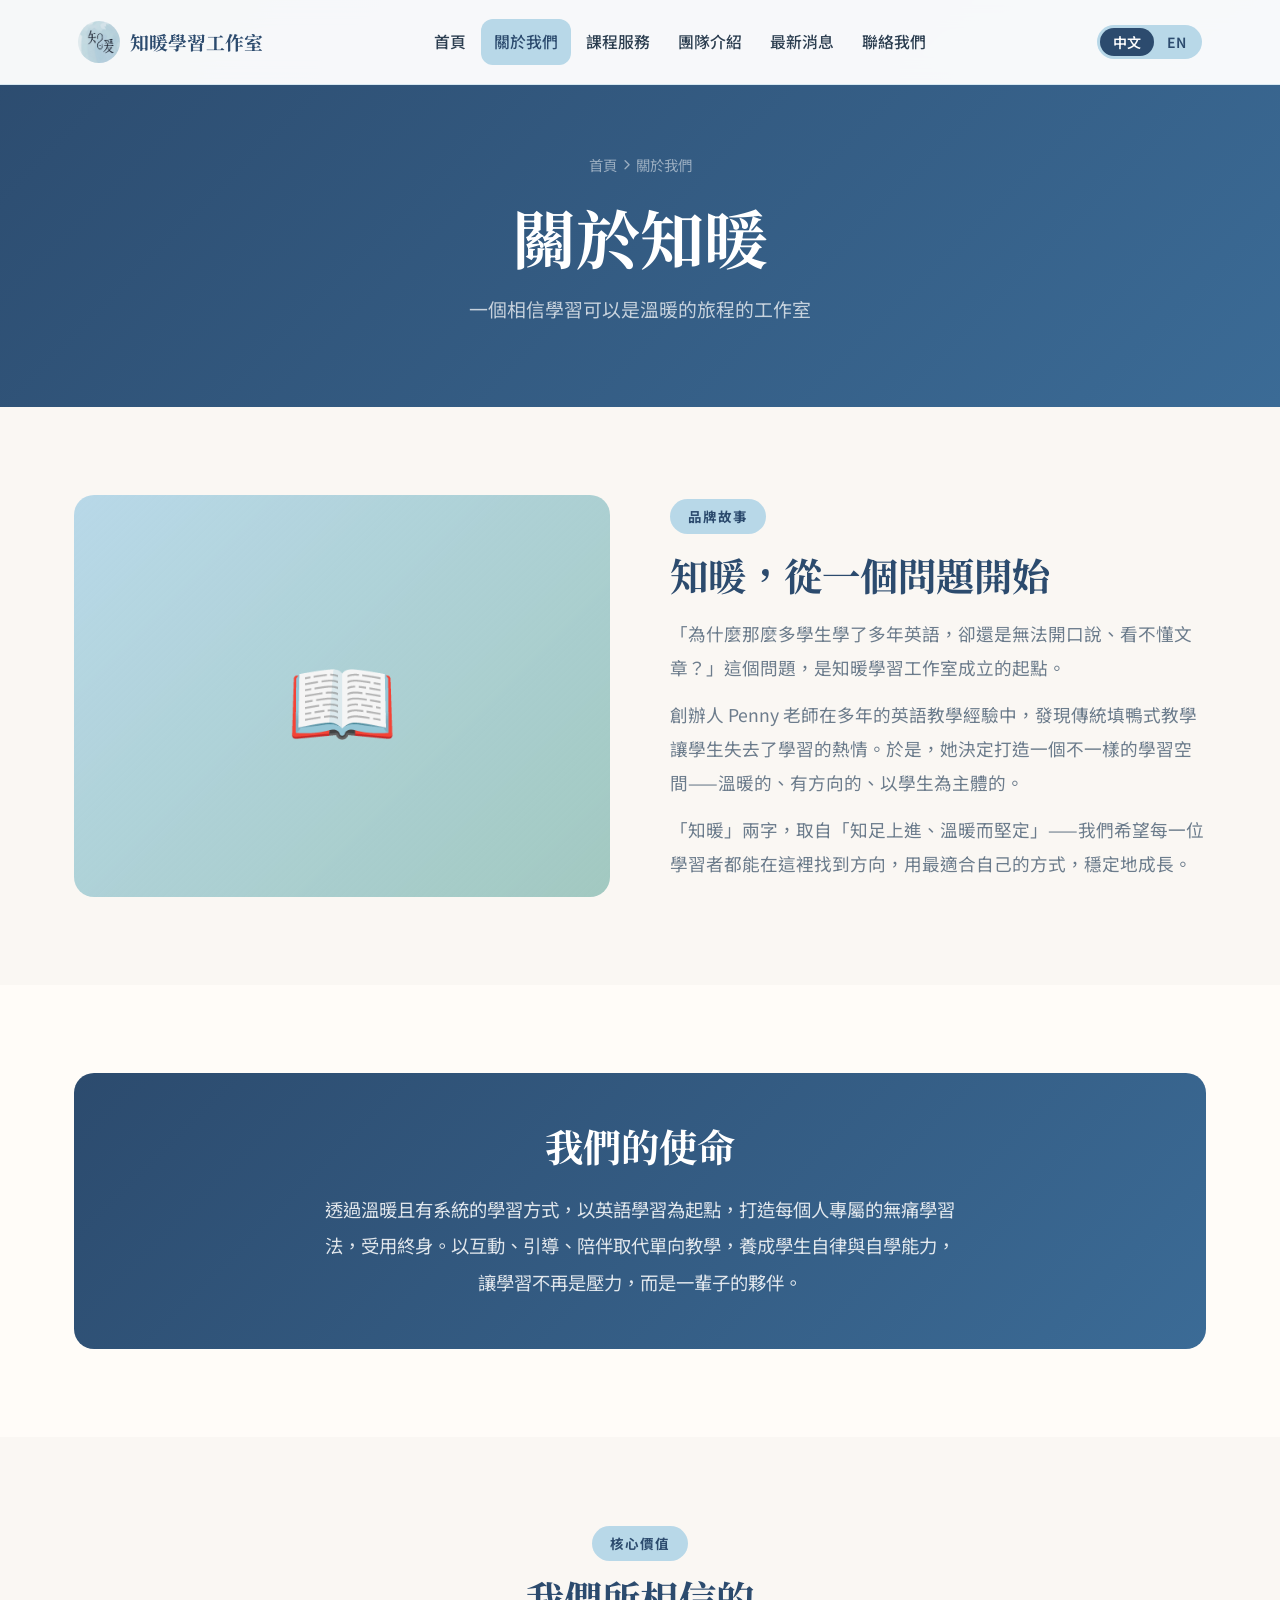
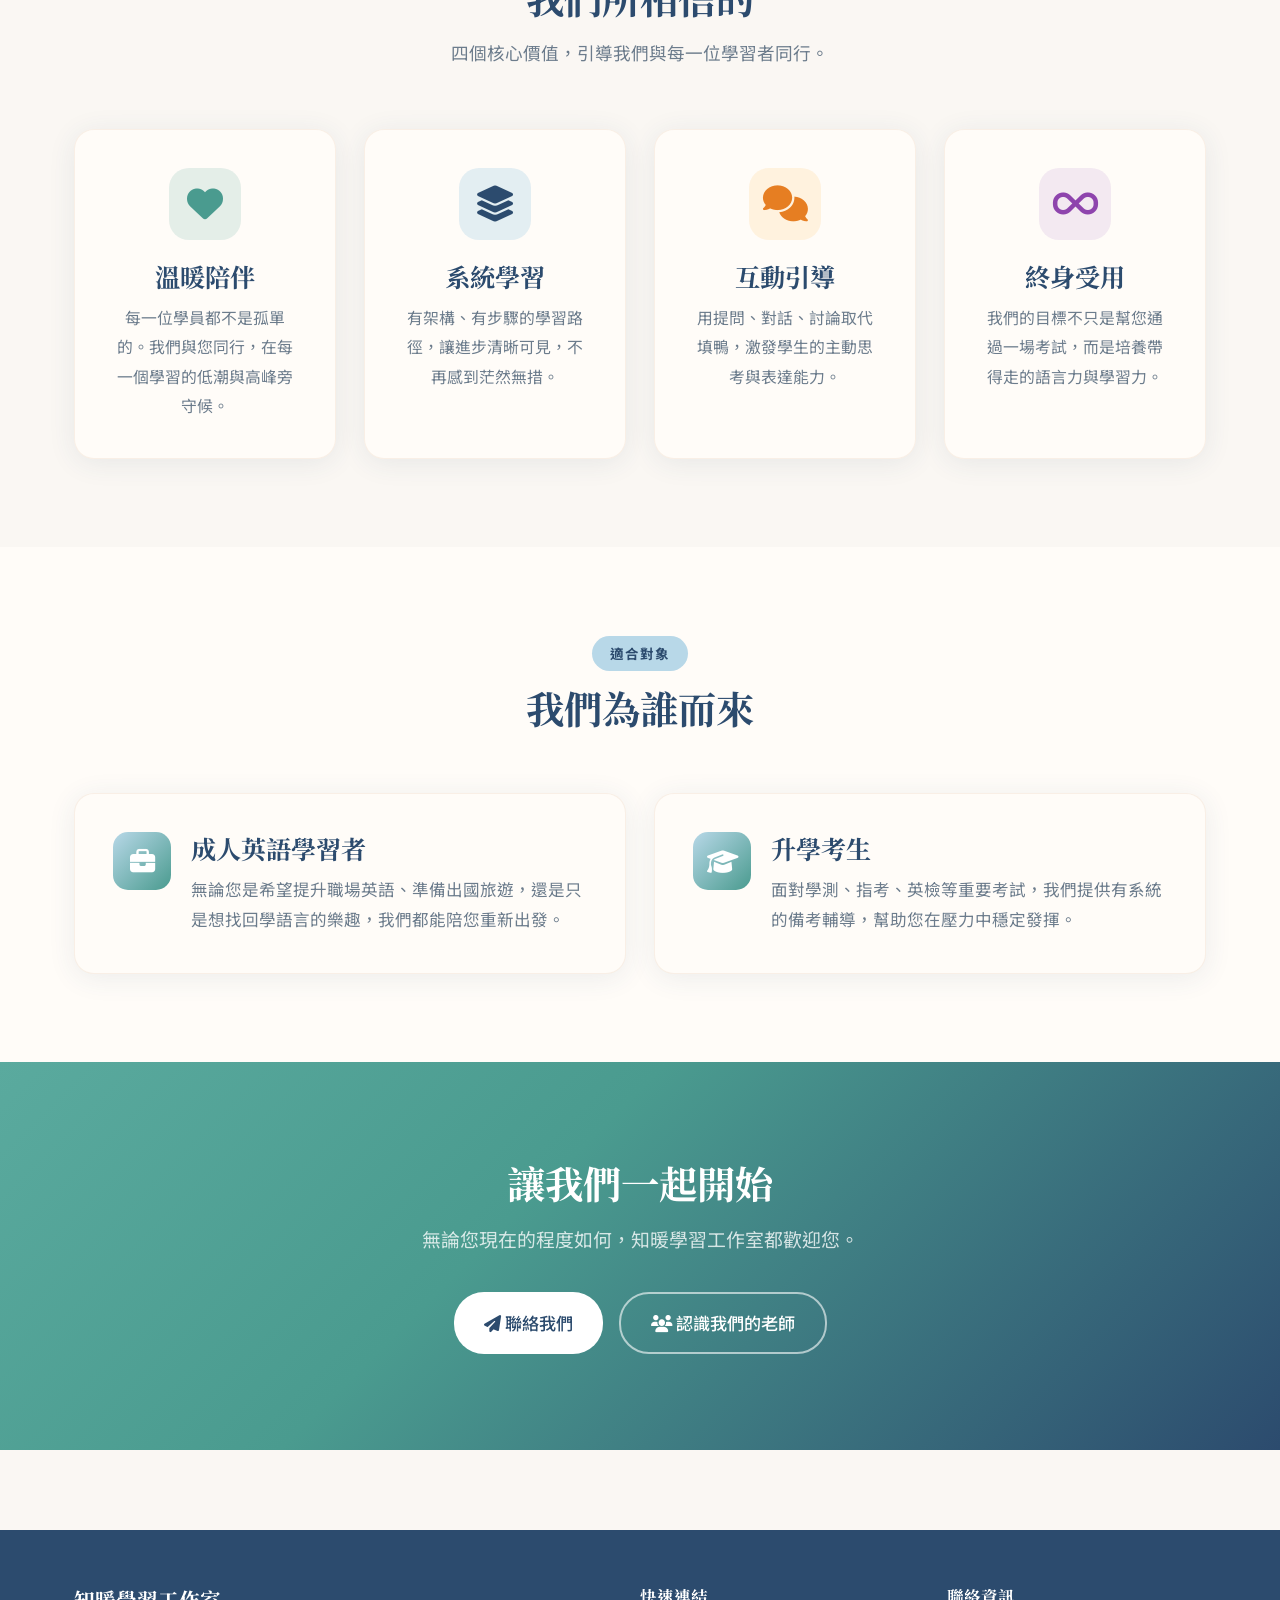
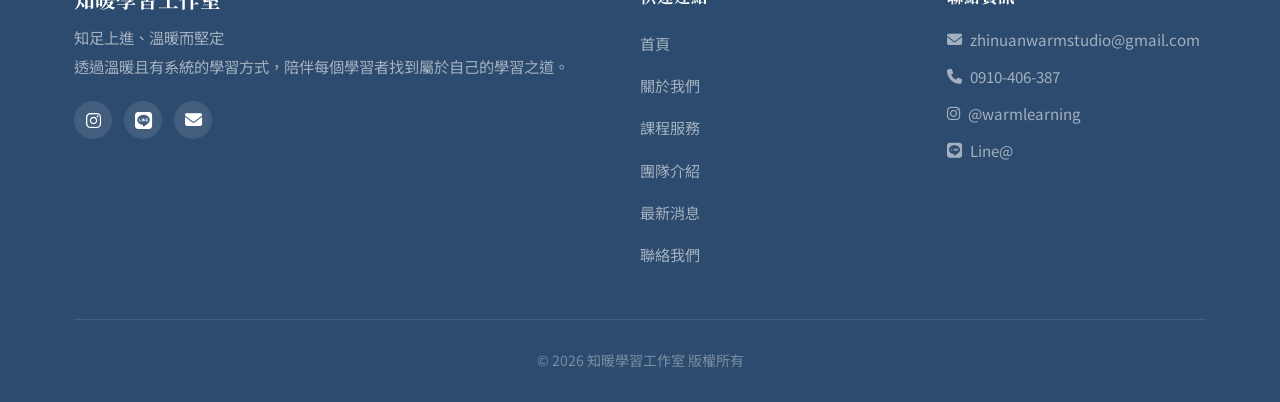
==== commit d886ba59: "✨ 全站樣式與內容更新 - 字體放大（18px 基底、標題同步放大） - Navbar 加高至 84px - Line@ 更新為 lin.ee/891ivojl（全站） - 版權年份改為 2026（全" ====
--- a/about.html
+++ b/about.html
@@ -14,7 +14,7 @@
 <nav class="navbar" id="navbar">
   <div class="navbar-inner">
     <a href="index.html" class="navbar-logo">
-      <img src="logo.jpg" alt="知暖" onerror="this.style.display='none';document.getElementById('logoFallback').style.display='flex'">
+      <img src="images/logo.jpg" alt="知暖" onerror="this.style.display='none';document.getElementById('logoFallback').style.display='flex'">
       <div class="logo-fallback" id="logoFallback" style="display:none">知</div>
       <span class="zh">知暖學習工作室</span>
       <span class="en">Zhunuan Studio</span>
@@ -101,7 +101,7 @@
 </section>
 
 <!-- ══ MISSION ══ -->
-<section class="section" style="background:#fff;padding-top:88px;padding-bottom:88px;">
+<section class="section" style="background:var(--warm-white);padding-top:88px;padding-bottom:88px;">
   <div class="container">
     <div class="mission-card">
       <h2>
@@ -183,7 +183,7 @@
 </section>
 
 <!-- ══ TARGET AUDIENCE ══ -->
-<section class="section" style="background:#fff;padding-top:88px;padding-bottom:88px;">
+<section class="section" style="background:var(--warm-white);padding-top:88px;padding-bottom:88px;">
   <div class="container">
     <div class="section-header">
       <span class="section-tag">
@@ -262,7 +262,7 @@
         </p>
         <div class="footer-social">
           <a href="https://www.instagram.com/warmlearning" target="_blank" rel="noopener" title="Instagram"><i class="fab fa-instagram"></i></a>
-          <a href="https://lin.ee/rljOLpX" target="_blank" rel="noopener" title="Line@"><i class="fab fa-line"></i></a>
+          <a href="https://lin.ee/891ivojl" target="_blank" rel="noopener" title="Line@"><i class="fab fa-line"></i></a>
           <a href="mailto:zhinuanwarmstudio@gmail.com" title="Email"><i class="fas fa-envelope"></i></a>
         </div>
       </div>
@@ -283,13 +283,13 @@
           <p><i class="fas fa-envelope"></i> <a href="mailto:zhinuanwarmstudio@gmail.com">zhinuanwarmstudio@gmail.com</a></p>
           <p><i class="fas fa-phone"></i> <a href="tel:0910406387">0910-406-387</a></p>
           <p><i class="fab fa-instagram"></i> <a href="https://www.instagram.com/warmlearning" target="_blank" rel="noopener">@warmlearning</a></p>
-          <p><i class="fab fa-line"></i> <a href="https://lin.ee/rljOLpX" target="_blank" rel="noopener">Line@</a></p>
+          <p><i class="fab fa-line"></i> <a href="https://lin.ee/891ivojl" target="_blank" rel="noopener">Line@</a></p>
         </div>
       </div>
     </div>
     <div class="footer-bottom">
-      <p class="zh">© 2024 知暖學習工作室 版權所有</p>
-      <p class="en">© 2024 Zhunuan Warm Learning Studio. All rights reserved.</p>
+      <p class="zh">© 2026 知暖學習工作室 版權所有</p>
+      <p class="en">© 2026 Zhunuan Warm Learning Studio. All rights reserved.</p>
     </div>
   </div>
 </footer>
--- a/assets/style.css
+++ b/assets/style.css
@@ -11,25 +11,28 @@
   --teal:       #4A9B8F;
   --dark-blue:  #2C4B6E;
   --white:      #FFFFFF;
-  --bg:         #F4FAFB;
+  --bg:         #FAF7F3;
+  --warm-white: #FFFCF8;
+  --warm-cream: #F5EDE0;
+  --warm-peach: #F9E8D8;
   --text:       #2C3E50;
   --text-light: #6C7C8C;
   --border:     rgba(184,216,232,0.5);
-  --shadow:     0 4px 24px rgba(44,75,110,0.08);
-  --shadow-md:  0 8px 36px rgba(44,75,110,0.15);
-  --radius:     18px;
-  --radius-sm:  10px;
+  --shadow:     0 4px 28px rgba(44,75,110,0.09);
+  --shadow-md:  0 10px 40px rgba(44,75,110,0.16);
+  --radius:     20px;
+  --radius-sm:  12px;
   --transition: all 0.3s cubic-bezier(0.4,0,0.2,1);
 }
 
 /* ── Reset ── */
 *, *::before, *::after { box-sizing: border-box; margin: 0; padding: 0; }
-html { scroll-behavior: smooth; }
+html { scroll-behavior: smooth; font-size: 18px; }
 body {
   font-family: 'Noto Sans TC', sans-serif;
   background: var(--bg);
   color: var(--text);
-  line-height: 1.75;
+  line-height: 1.85;
   overflow-x: hidden;
   animation: pageIn 0.55s ease both;
 }
@@ -45,9 +48,9 @@
 
 /* ── Typography ── */
 h1,h2,h3,h4,h5 { font-family: 'Noto Serif TC', serif; line-height: 1.3; }
-h1 { font-size: clamp(2rem, 5vw, 3.6rem); }
-h2 { font-size: clamp(1.5rem, 3vw, 2.3rem); }
-h3 { font-size: clamp(1.05rem, 2vw, 1.35rem); }
+h1 { font-size: clamp(2rem, 5vw, 3.8rem); }
+h2 { font-size: clamp(1.5rem, 3vw, 2.5rem); }
+h3 { font-size: clamp(1.05rem, 2vw, 1.4rem); }
 
 /* ── Layout ── */
 .container { max-width: 1180px; margin: 0 auto; padding: 0 24px; }
@@ -74,11 +77,12 @@
 
 /* ── Card ── */
 .card {
-  background: var(--white);
+  background: var(--warm-white);
   border-radius: var(--radius);
-  padding: 36px;
+  padding: 38px;
   box-shadow: var(--shadow);
   transition: var(--transition);
+  border: 1px solid rgba(245,232,218,0.6);
 }
 .card:hover { transform: translateY(-5px); box-shadow: var(--shadow-md); }
 
@@ -126,7 +130,7 @@
 
 .navbar-inner {
   display: flex; align-items: center; justify-content: space-between;
-  height: 72px; padding: 0 28px;
+  height: 84px; padding: 0 28px;
   max-width: 1180px; margin: 0 auto;
 }
 
@@ -191,7 +195,7 @@
 /* Mobile nav */
 .mobile-nav {
   display: none; position: fixed;
-  top: 72px; left: 0; right: 0; z-index: 999;
+  top: 84px; left: 0; right: 0; z-index: 999;
   background: #fff;
   padding: 16px 24px 28px;
   border-bottom: 2px solid var(--light-blue);
@@ -268,7 +272,7 @@
    ============================================================ */
 .page-hero {
   background: linear-gradient(135deg, var(--dark-blue) 0%, #3b6b96 100%);
-  padding: 140px 0 72px; text-align: center; color: #fff;
+  padding: 152px 0 80px; text-align: center; color: #fff;
 }
 .page-hero h1 { color: #fff; margin-bottom: 14px; }
 .page-hero p  { color: rgba(255,255,255,.72); font-size: 1.05rem; max-width: 520px; margin: 0 auto; }
@@ -283,8 +287,8 @@
 .hero {
   min-height: 100vh;
   display: flex; align-items: center;
-  padding-top: 72px;
-  background: linear-gradient(135deg, #EBF5FA 0%, #EEF7F4 50%, #E8EFF5 100%);
+  padding-top: 84px;
+  background: linear-gradient(135deg, #EEF5F8 0%, #F5F0EA 40%, #EBF5F2 100%);
   position: relative; overflow: hidden;
 }
 .hero::before {
@@ -385,8 +389,8 @@
 
 /* ── CTA Section ── */
 .cta-section {
-  background: linear-gradient(135deg, var(--teal) 0%, var(--dark-blue) 100%);
-  padding: 88px 0; text-align: center;
+  background: linear-gradient(135deg, #5aaa9e 0%, var(--teal) 40%, var(--dark-blue) 100%);
+  padding: 96px 0; text-align: center;
 }
 .cta-section h2 { color: #fff; margin-bottom: 14px; }
 .cta-section p  { color: rgba(255,255,255,.78); font-size: 1.05rem; margin-bottom: 36px; }
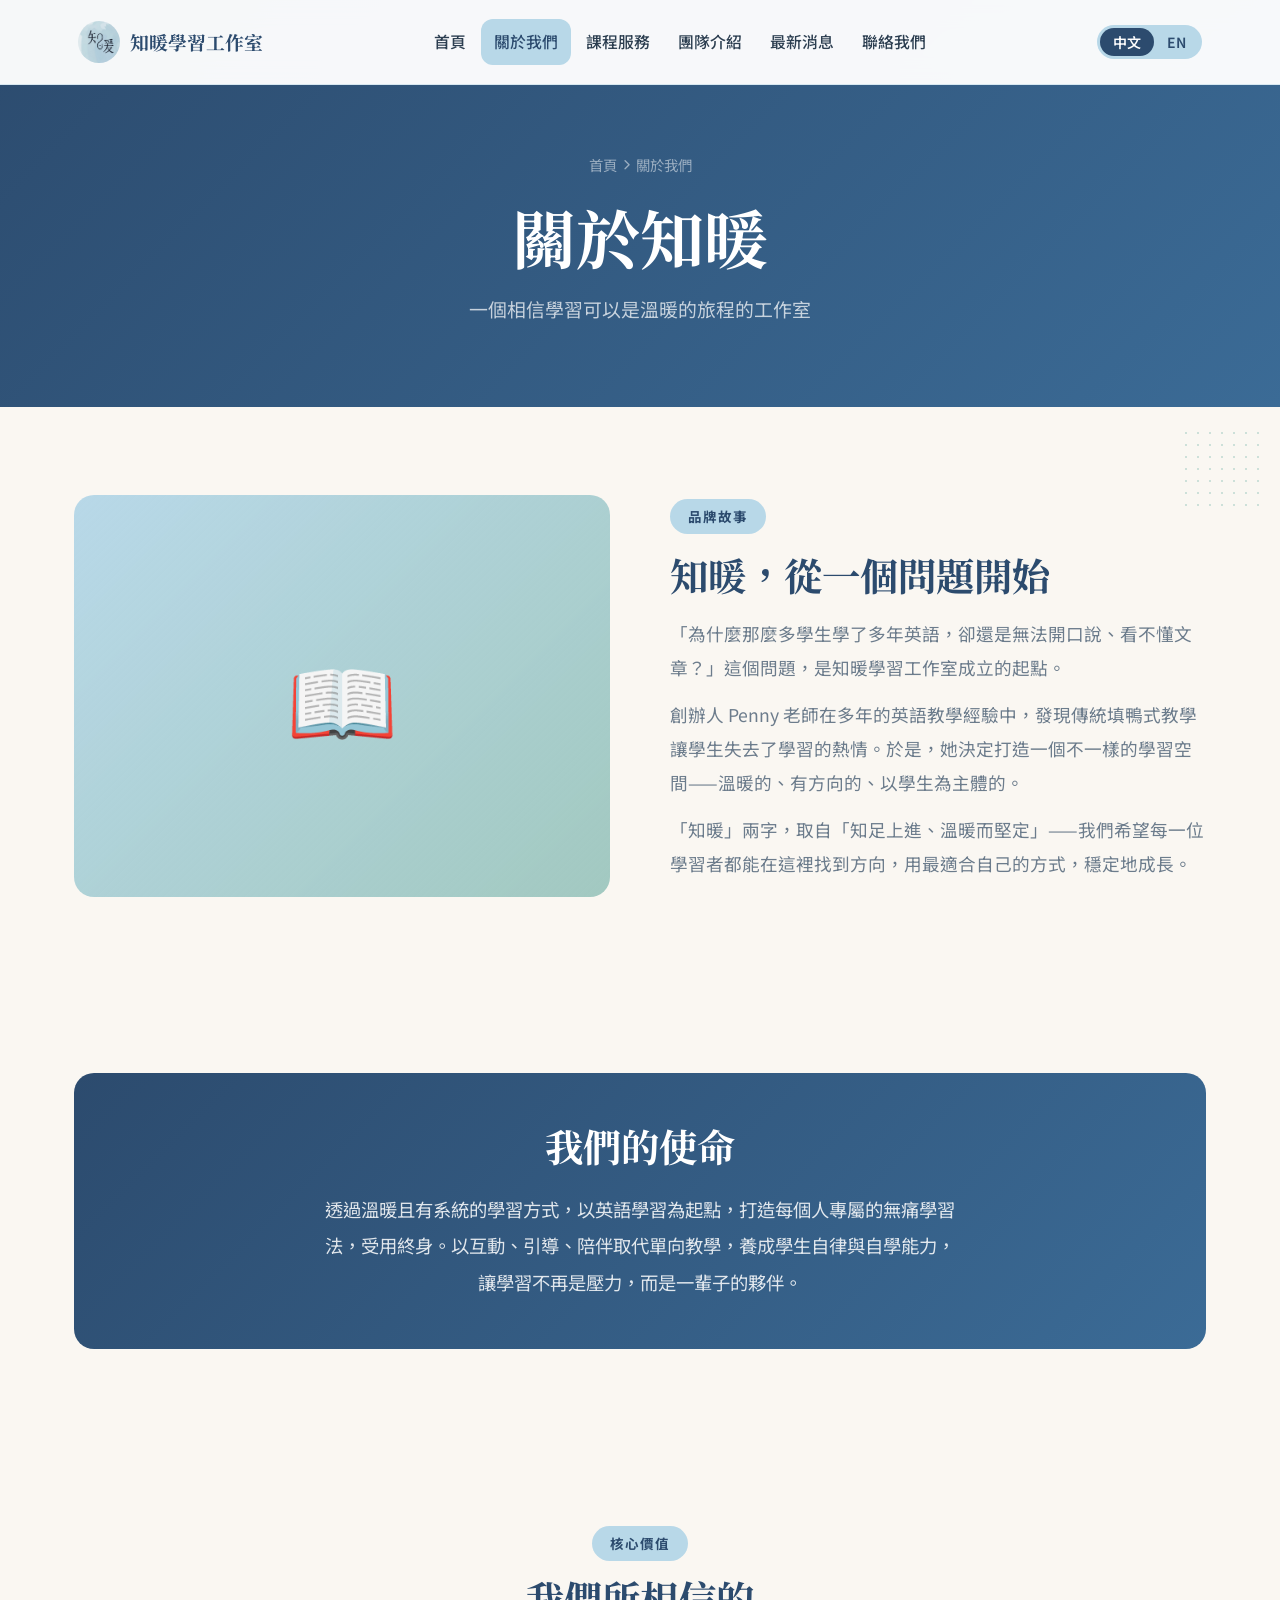
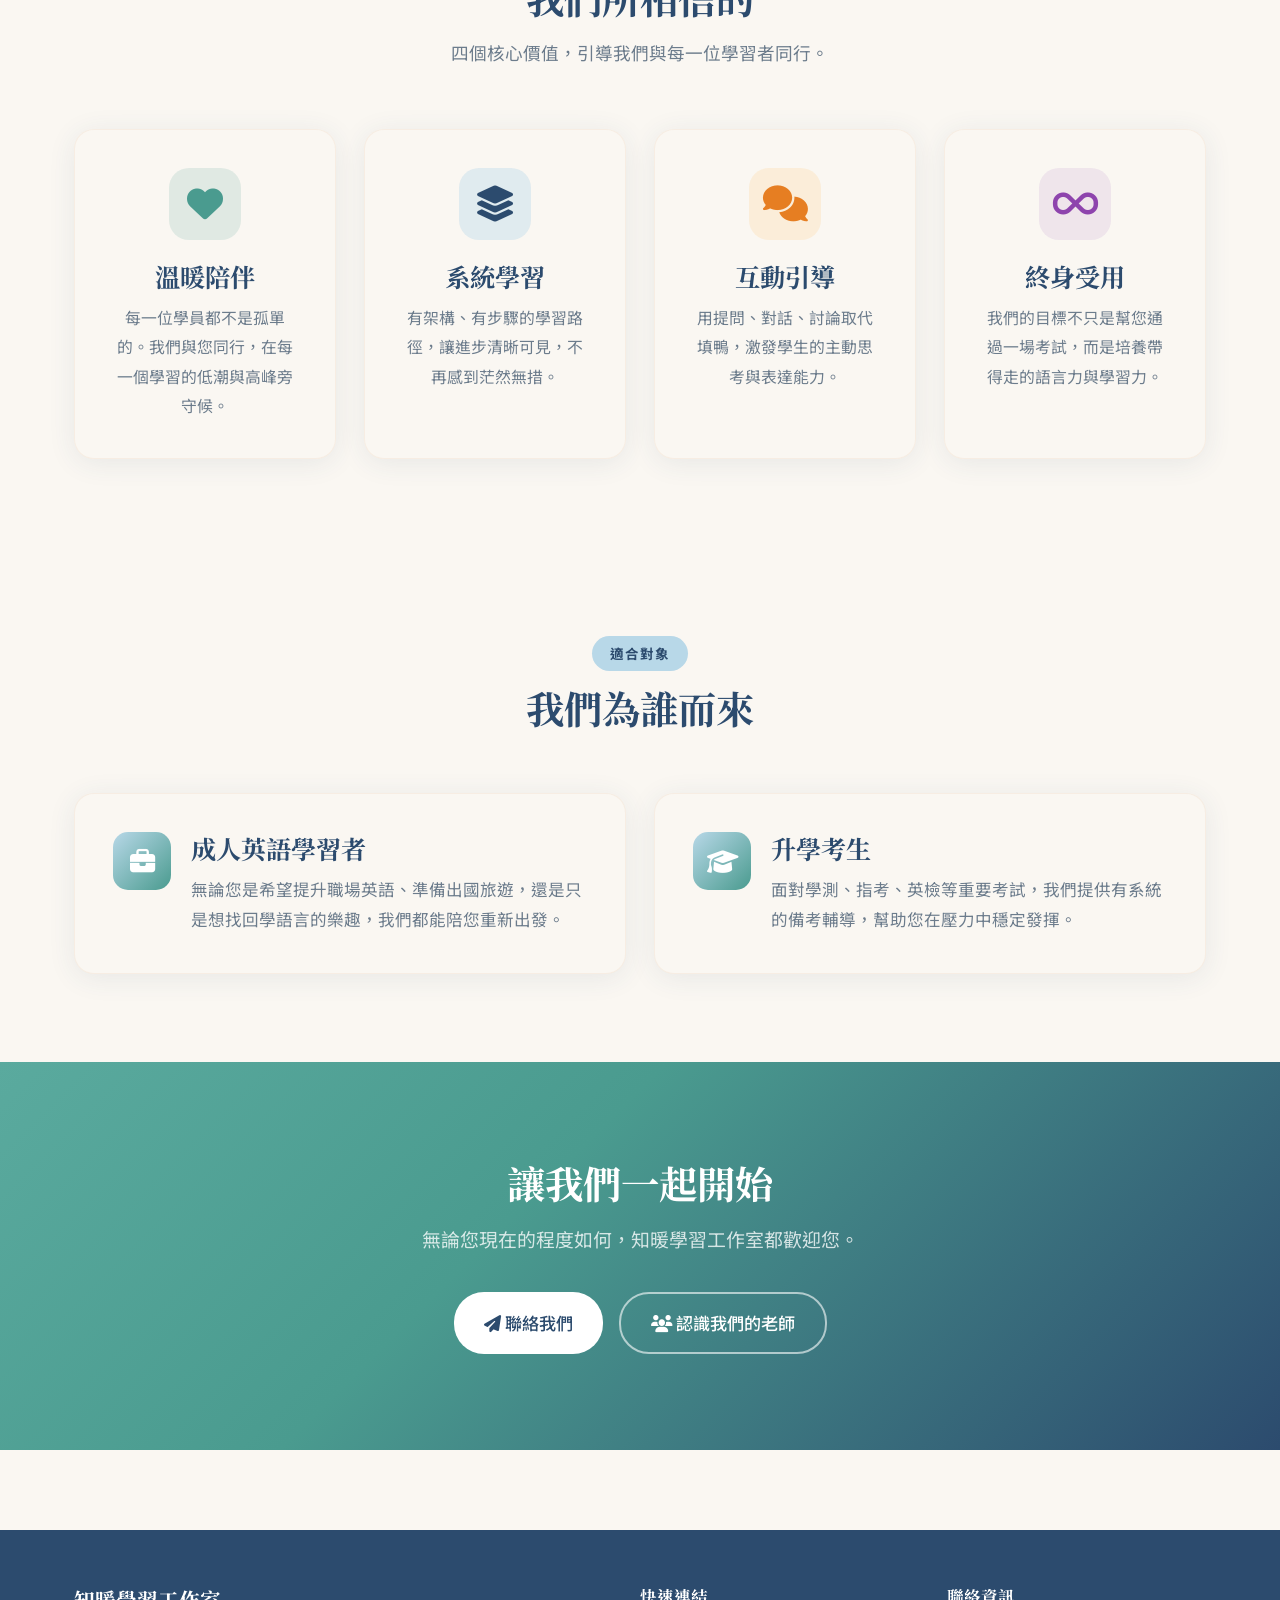
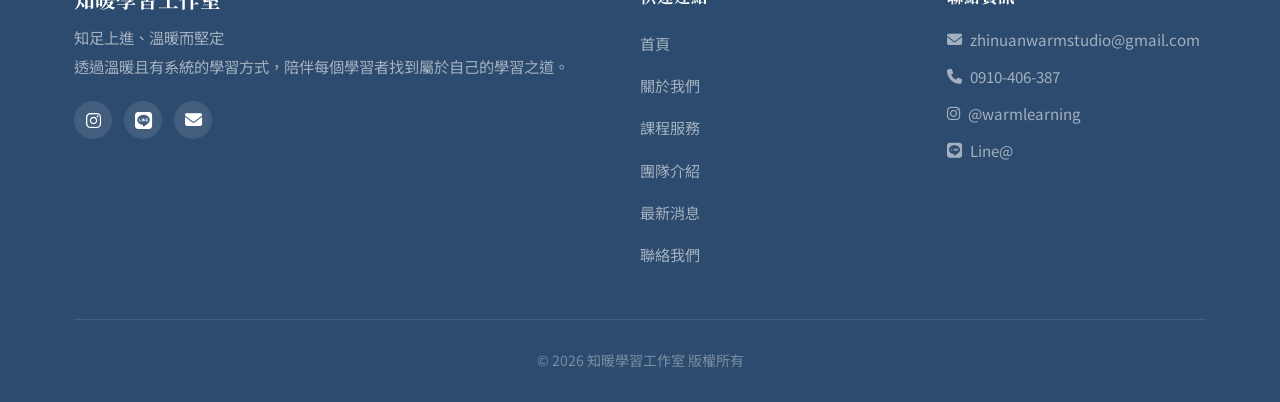
==== commit e098d804: "redesign: 全站改版，活潑溫暖風格，新增學生好評截圖區塊、Hero Penny照片、裝飾元素 - style.css: 背景色統一為米白 #FAF7F2，section-tag 改圓角50px" ====
--- a/about.html
+++ b/about.html
@@ -70,7 +70,8 @@
 </section>
 
 <!-- ══ BRAND STORY ══ -->
-<section class="section">
+<section class="section" style="position:relative;overflow:hidden;">
+  <div class="deco-dots" style="top:20px;right:20px;"></div>
   <div class="container">
     <div class="story-section">
       <div class="story-img">📖</div>
--- a/assets/style.css
+++ b/assets/style.css
@@ -11,8 +11,9 @@
   --teal:       #4A9B8F;
   --dark-blue:  #2C4B6E;
   --white:      #FFFFFF;
-  --bg:         #FAF7F3;
-  --warm-white: #FFFCF8;
+  --bg:         #FAF7F2;
+  --bg-light:   #FAF7F2;
+  --warm-white: #FAF7F2;
   --warm-cream: #F5EDE0;
   --warm-peach: #F9E8D8;
   --text:       #2C3E50;
@@ -69,7 +70,7 @@
   font-weight: 700;
   letter-spacing: .08em;
   padding: 5px 18px;
-  border-radius: 20px;
+  border-radius: 50px;
   margin-bottom: 12px;
 }
 .section-header h2 { color: var(--dark-blue); margin-bottom: 14px; }
@@ -84,7 +85,7 @@
   transition: var(--transition);
   border: 1px solid rgba(245,232,218,0.6);
 }
-.card:hover { transform: translateY(-5px); box-shadow: var(--shadow-md); }
+.card:hover { transform: translateY(-6px); box-shadow: var(--shadow-md); transition: transform 0.3s ease, box-shadow 0.3s ease; }
 
 /* ── Buttons ── */
 .btn {
@@ -288,7 +289,7 @@
   min-height: 100vh;
   display: flex; align-items: center;
   padding-top: 84px;
-  background: linear-gradient(135deg, #EEF5F8 0%, #F5F0EA 40%, #EBF5F2 100%);
+  background: linear-gradient(135deg, #FAF7F2 0%, #EEF6F5 100%);
   position: relative; overflow: hidden;
 }
 .hero::before {
@@ -599,3 +600,143 @@
   .mission-card { padding: 36px 24px; }
   .cta-section { padding: 64px 0; }
 }
+
+/* ============================================================
+   裝飾元素
+   ============================================================ */
+.deco-dots {
+  position: absolute;
+  width: 80px;
+  height: 80px;
+  background-image: radial-gradient(circle, var(--teal) 1.5px, transparent 1.5px);
+  background-size: 12px 12px;
+  opacity: 0.25;
+  pointer-events: none;
+  z-index: 0;
+}
+
+.deco-circle {
+  position: absolute;
+  border-radius: 50%;
+  border: 2px solid var(--teal);
+  opacity: 0.15;
+  pointer-events: none;
+  z-index: 0;
+}
+
+.deco-wave {
+  position: absolute;
+  width: 120px;
+  height: 40px;
+  background-image: url("data:image/svg+xml,%3Csvg xmlns='http://www.w3.org/2000/svg' viewBox='0 0 120 40'%3E%3Cpath d='M0 20 Q15 5 30 20 Q45 35 60 20 Q75 5 90 20 Q105 35 120 20' fill='none' stroke='%234A9B8F' stroke-width='2.5' opacity='0.3'/%3E%3C/svg%3E");
+  background-repeat: repeat-x;
+  opacity: 0.4;
+  pointer-events: none;
+  z-index: 0;
+}
+
+/* ── 浮動資訊卡（Hero 區） ── */
+.hero-float-card {
+  position: absolute;
+  bottom: 30px;
+  left: 20px;
+  background: #fff;
+  border-radius: 16px;
+  padding: 14px 20px;
+  box-shadow: 0 8px 24px rgba(0,0,0,0.12);
+  z-index: 10;
+  display: flex;
+  flex-direction: column;
+  gap: 4px;
+}
+.hero-float-card span {
+  font-size: 0.82rem;
+  color: var(--text-light);
+}
+.hero-float-card strong {
+  color: var(--teal);
+  font-size: 1rem;
+}
+
+/* ── 學生好評區塊 ── */
+.reviews-section {
+  position: relative;
+  background: #FAF7F2;
+  overflow: hidden;
+}
+
+.reviews-grid {
+  display: grid;
+  grid-template-columns: repeat(3, 1fr);
+  gap: 28px;
+  margin-top: 48px;
+}
+
+.review-card {
+  background: #fff;
+  border-radius: 20px;
+  overflow: hidden;
+  box-shadow: 0 4px 20px rgba(0,0,0,0.08);
+  transition: transform 0.3s ease, box-shadow 0.3s ease;
+}
+
+.review-card:hover {
+  transform: translateY(-6px);
+  box-shadow: 0 12px 32px rgba(0,0,0,0.12);
+}
+
+.review-img-wrap {
+  width: 100%;
+  height: 320px;
+  overflow: hidden;
+}
+
+.review-img-wrap img {
+  width: 100%;
+  height: 100%;
+  object-fit: cover;
+  object-position: top center;
+  transition: transform 0.4s ease;
+}
+
+.review-card:hover .review-img-wrap img {
+  transform: scale(1.03);
+}
+
+.review-footer {
+  padding: 20px 24px 24px;
+  border-top: 3px solid var(--teal);
+}
+
+.review-stars {
+  font-size: 0.85rem;
+  margin-bottom: 8px;
+  letter-spacing: 2px;
+}
+
+.review-name {
+  font-weight: 700;
+  color: var(--dark-blue);
+  font-size: 0.9rem;
+  margin-bottom: 10px;
+}
+
+.review-quote {
+  color: var(--text-light);
+  font-size: 0.88rem;
+  line-height: 1.7;
+  font-style: italic;
+}
+
+@media (max-width: 768px) {
+  .reviews-grid {
+    grid-template-columns: 1fr;
+    gap: 20px;
+  }
+  .review-img-wrap {
+    height: 260px;
+  }
+  .hero-float-card {
+    display: none;
+  }
+}
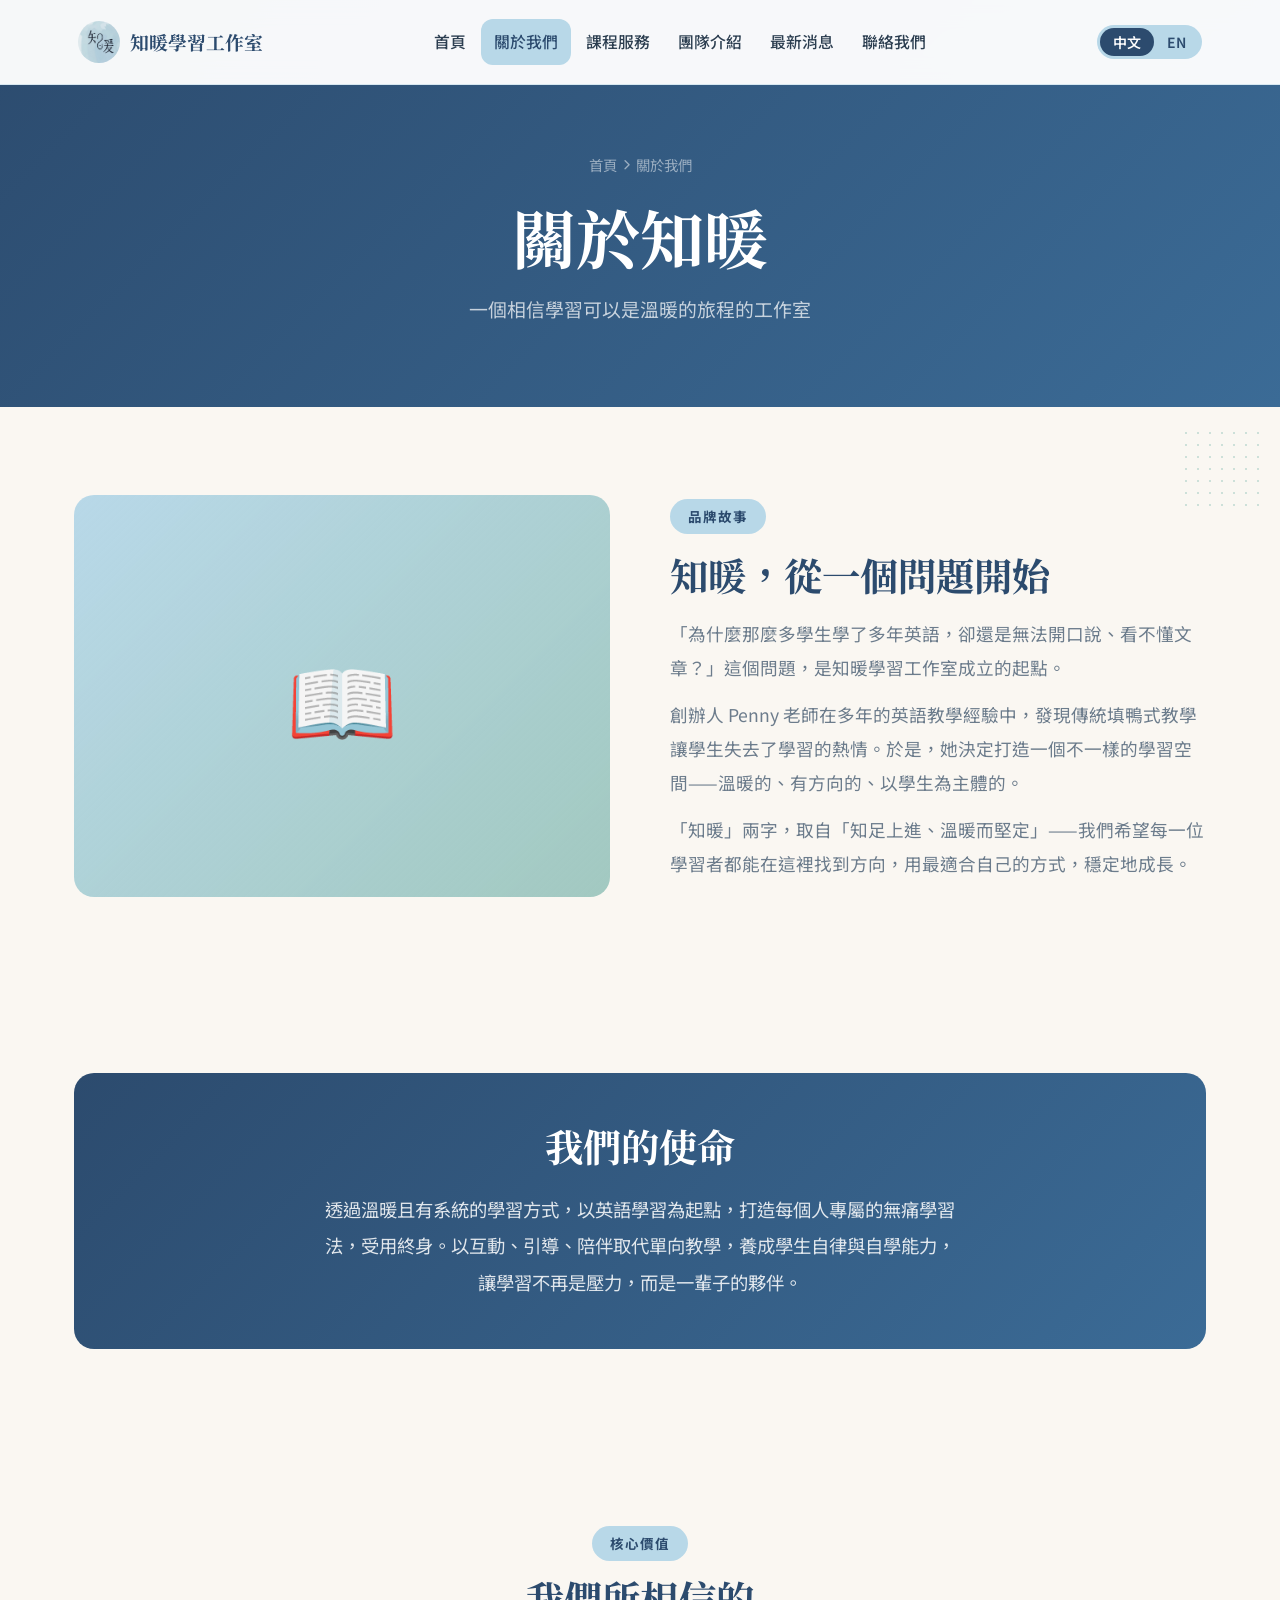
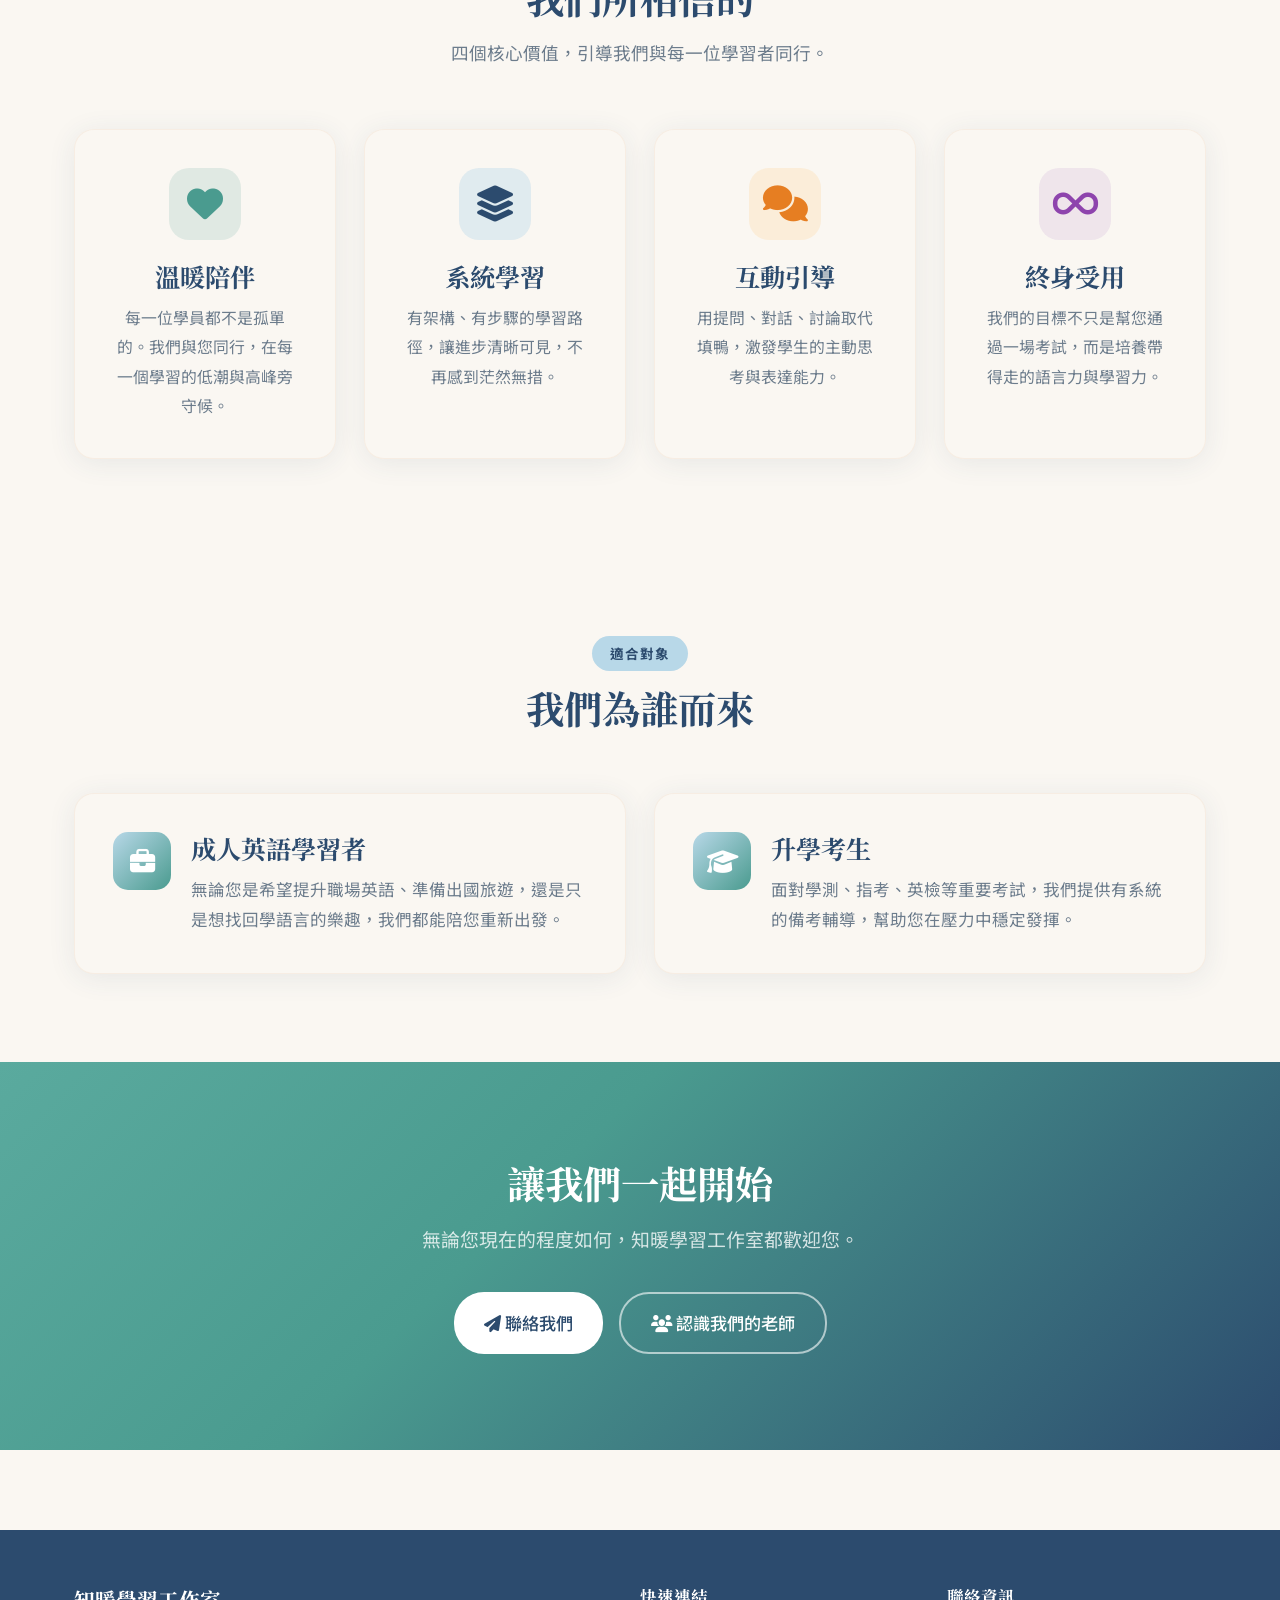
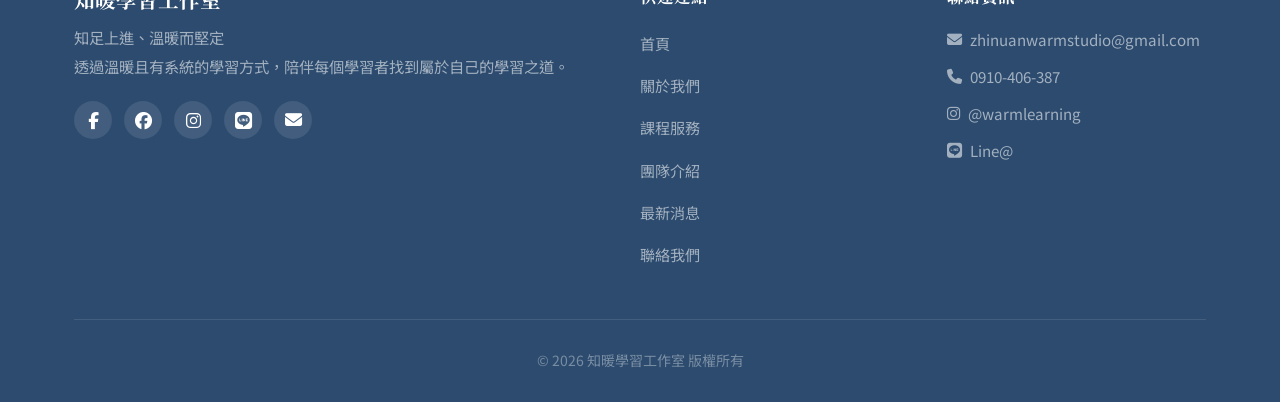
==== commit 1fecdf2d: "feat: 更新Line連結、新增FB粉專社團、Hero改版去除浮動卡片、team頁修改文化卡片、報名連結改Google表單 - 全站 Line@ 連結替換：lin.ee/891ivojl → lin" ====
--- a/about.html
+++ b/about.html
@@ -262,8 +262,10 @@
           <span class="en">Grounded, warm, and steadfast.<br>Guiding every learner to discover their own path through warm, systematic education.</span>
         </p>
         <div class="footer-social">
+          <a href="https://www.facebook.com/profile.php?id=61589271570612" target="_blank" rel="noopener" title="Facebook 粉絲專頁"><i class="fab fa-facebook-f"></i></a>
+          <a href="https://www.facebook.com/share/g/1E1pMXv199/" target="_blank" rel="noopener" title="Facebook 學習社團"><i class="fab fa-facebook"></i></a>
           <a href="https://www.instagram.com/warmlearning" target="_blank" rel="noopener" title="Instagram"><i class="fab fa-instagram"></i></a>
-          <a href="https://lin.ee/891ivojl" target="_blank" rel="noopener" title="Line@"><i class="fab fa-line"></i></a>
+          <a href="https://lin.ee/rljOLpX" target="_blank" rel="noopener" title="Line@"><i class="fab fa-line"></i></a>
           <a href="mailto:zhinuanwarmstudio@gmail.com" title="Email"><i class="fas fa-envelope"></i></a>
         </div>
       </div>
@@ -284,7 +286,7 @@
           <p><i class="fas fa-envelope"></i> <a href="mailto:zhinuanwarmstudio@gmail.com">zhinuanwarmstudio@gmail.com</a></p>
           <p><i class="fas fa-phone"></i> <a href="tel:0910406387">0910-406-387</a></p>
           <p><i class="fab fa-instagram"></i> <a href="https://www.instagram.com/warmlearning" target="_blank" rel="noopener">@warmlearning</a></p>
-          <p><i class="fab fa-line"></i> <a href="https://lin.ee/891ivojl" target="_blank" rel="noopener">Line@</a></p>
+          <p><i class="fab fa-line"></i> <a href="https://lin.ee/rljOLpX" target="_blank" rel="noopener">Line@</a></p>
         </div>
       </div>
     </div>
--- a/assets/style.css
+++ b/assets/style.css
@@ -739,4 +739,11 @@
   .hero-float-card {
     display: none;
   }
-}
+  .hero-section .container {
+    grid-template-columns: 1fr !important;
+    padding-top: 40px !important;
+  }
+  .hero-section .container > div:last-child {
+    min-height: 300px !important;
+  }
+}
